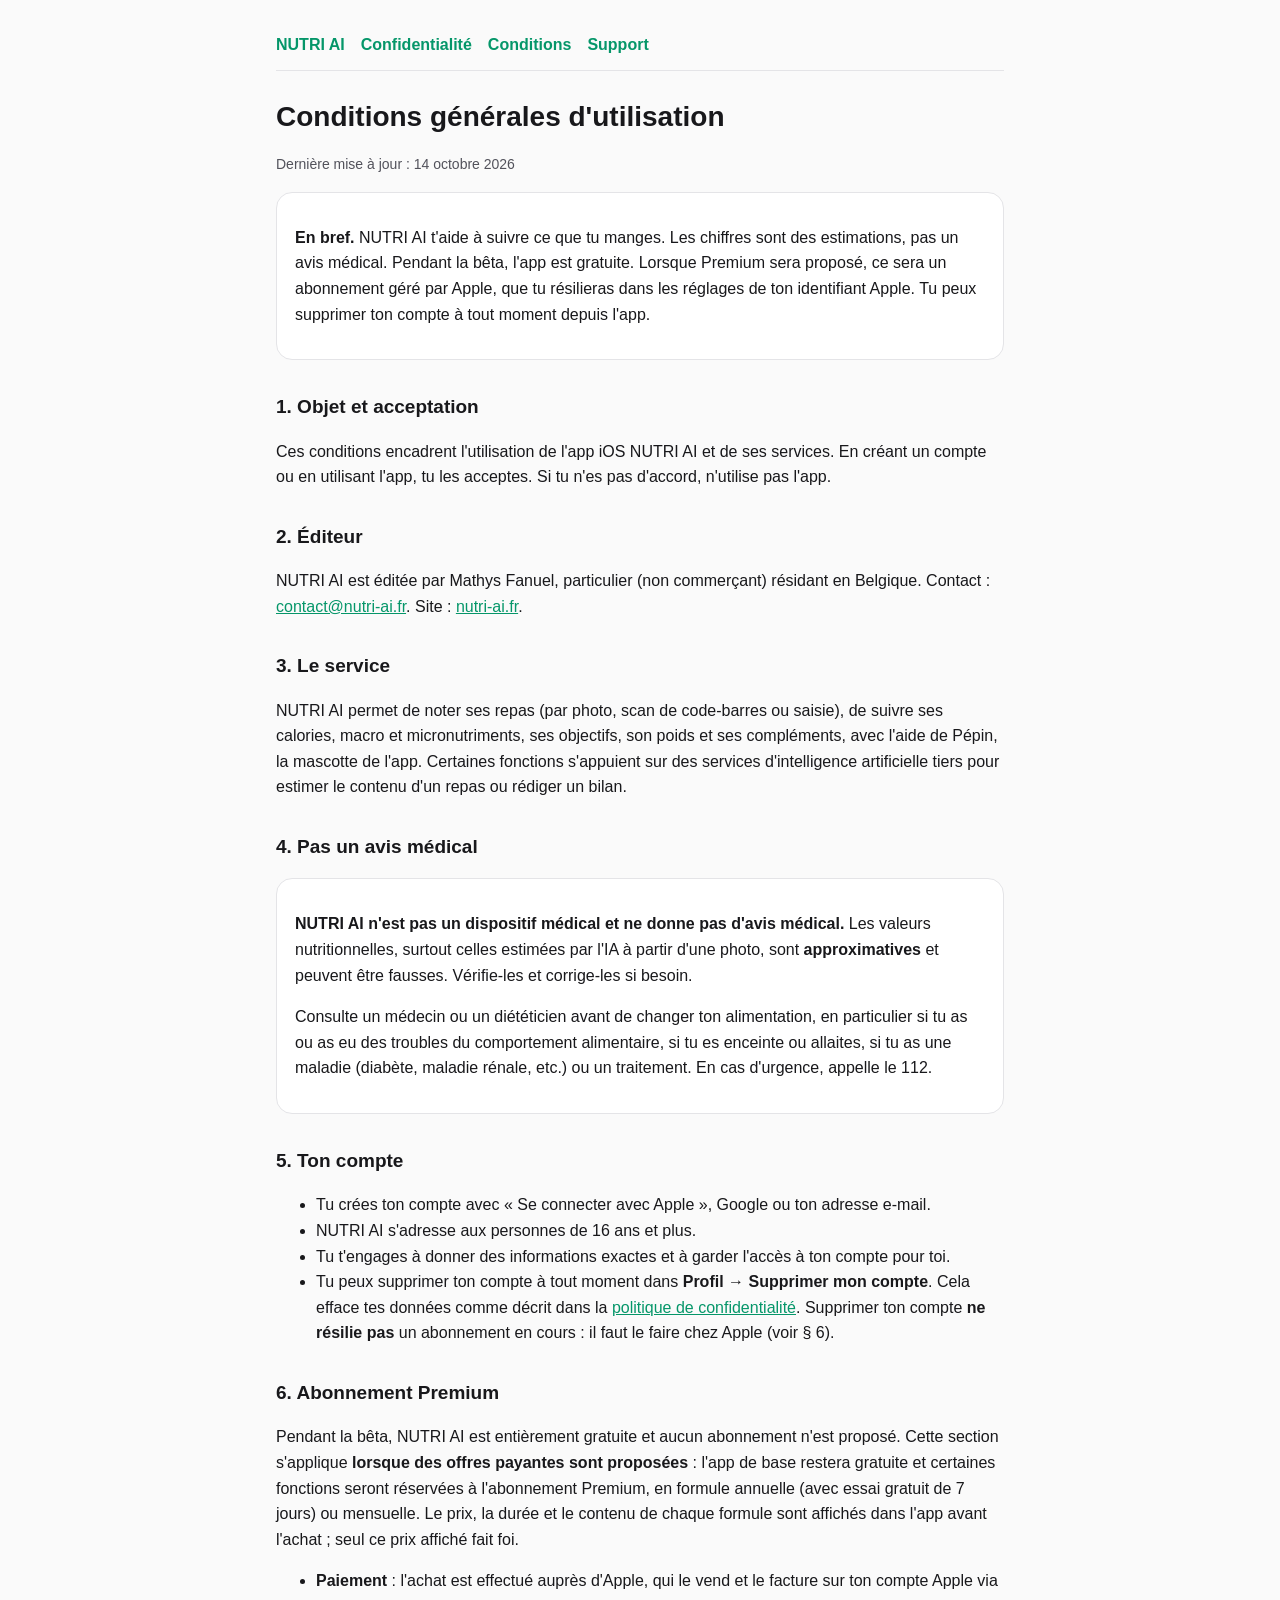
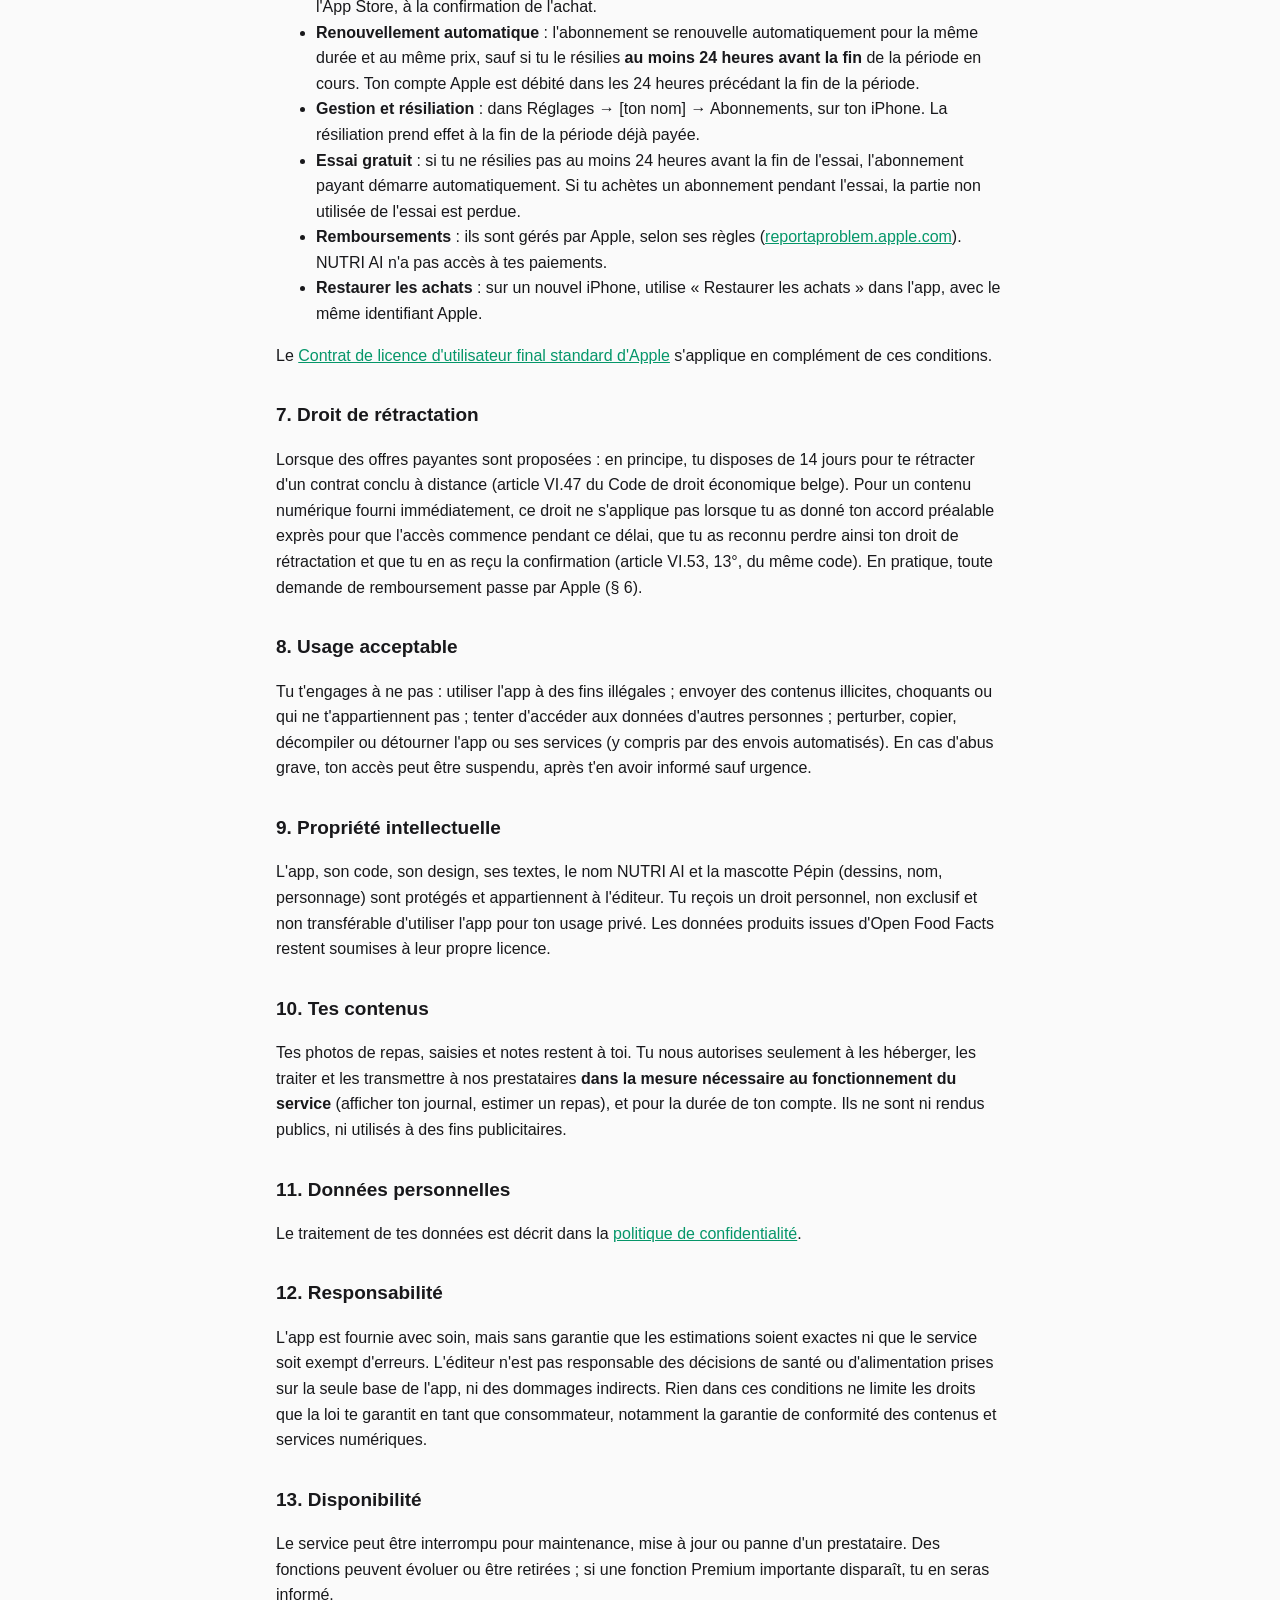
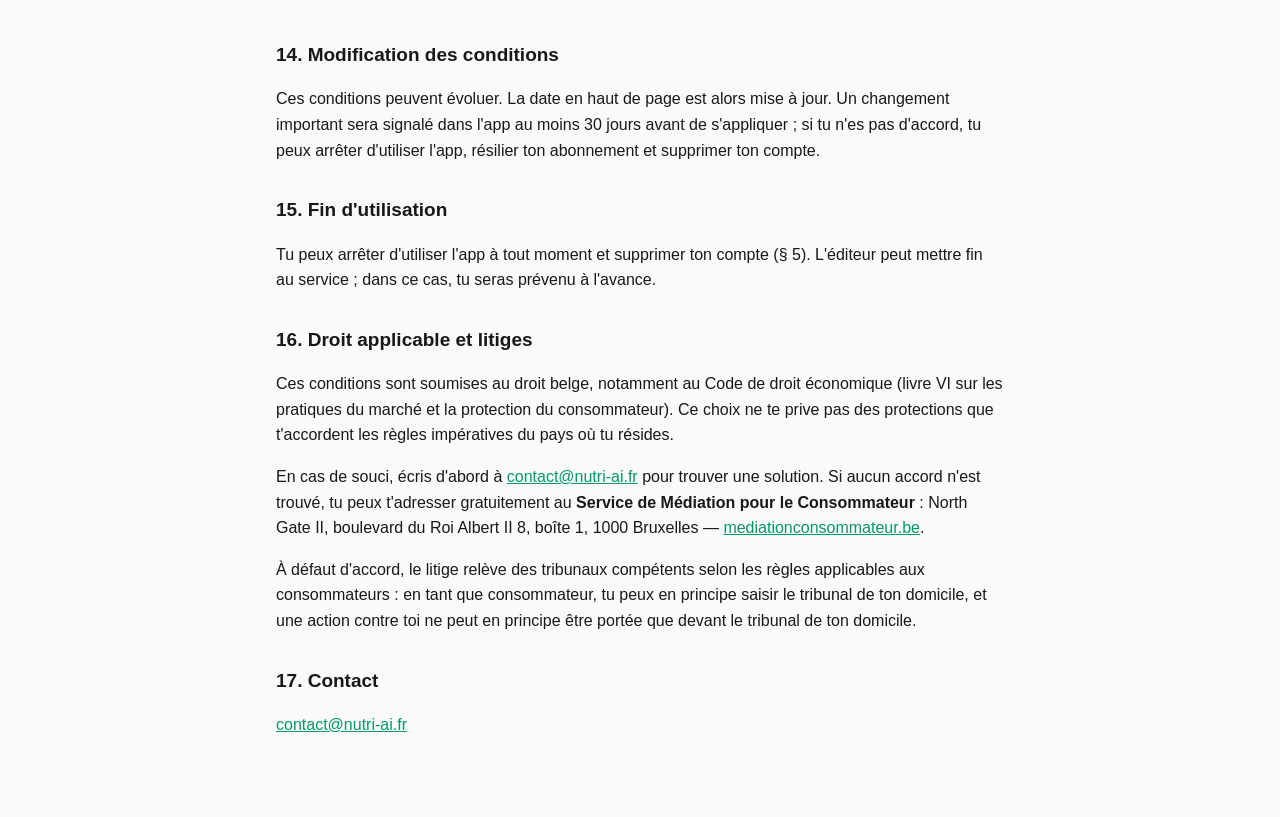
==== cgu.html @ 7841a381 "CGU (droit belge) + liens Conditions ; confidentialité : provenance des ouvertures, erreurs, APD bel" ====
<!doctype html><html lang="fr"><head><meta charset="utf-8"><meta name="viewport" content="width=device-width,initial-scale=1">
<title>Conditions d'utilisation NUTRI AI</title><link rel="stylesheet" href="style.css"></head><body><main>
<nav><a href="index.html">NUTRI AI</a><a href="confidentialite.html">Confidentialité</a><a href="cgu.html">Conditions</a><a href="support.html">Support</a></nav>
<h1>Conditions générales d'utilisation</h1>
<p class="muted">Dernière mise à jour : 14 octobre 2026</p>

<div class="card">
<p><strong>En bref.</strong> NUTRI AI t'aide à suivre ce que tu manges. Les chiffres sont des estimations, pas un avis médical. Pendant la bêta, l'app est gratuite. Lorsque Premium sera proposé, ce sera un abonnement géré par Apple, que tu résilieras dans les réglages de ton identifiant Apple. Tu peux supprimer ton compte à tout moment depuis l'app.</p>
</div>

<h2>1. Objet et acceptation</h2>
<p>Ces conditions encadrent l'utilisation de l'app iOS NUTRI AI et de ses services. En créant un compte ou en utilisant l'app, tu les acceptes. Si tu n'es pas d'accord, n'utilise pas l'app.</p>

<h2>2. Éditeur</h2>
<p>NUTRI AI est éditée par Mathys Fanuel, particulier (non commerçant) résidant en Belgique. Contact : <a href="mailto:contact@nutri-ai.fr">contact@nutri-ai.fr</a>. Site : <a href="https://nutri-ai.fr">nutri-ai.fr</a>.</p>

<h2>3. Le service</h2>
<p>NUTRI AI permet de noter ses repas (par photo, scan de code-barres ou saisie), de suivre ses calories, macro et micronutriments, ses objectifs, son poids et ses compléments, avec l'aide de Pépin, la mascotte de l'app. Certaines fonctions s'appuient sur des services d'intelligence artificielle tiers pour estimer le contenu d'un repas ou rédiger un bilan.</p>

<h2>4. Pas un avis médical</h2>
<div class="card">
<p><strong>NUTRI AI n'est pas un dispositif médical et ne donne pas d'avis médical.</strong> Les valeurs nutritionnelles, surtout celles estimées par l'IA à partir d'une photo, sont <strong>approximatives</strong> et peuvent être fausses. Vérifie-les et corrige-les si besoin.</p>
<p>Consulte un médecin ou un diététicien avant de changer ton alimentation, en particulier si tu as ou as eu des troubles du comportement alimentaire, si tu es enceinte ou allaites, si tu as une maladie (diabète, maladie rénale, etc.) ou un traitement. En cas d'urgence, appelle le 112.</p>
</div>

<h2>5. Ton compte</h2>
<ul>
<li>Tu crées ton compte avec « Se connecter avec Apple », Google ou ton adresse e-mail.</li>
<li>NUTRI AI s'adresse aux personnes de 16 ans et plus.</li>
<li>Tu t'engages à donner des informations exactes et à garder l'accès à ton compte pour toi.</li>
<li>Tu peux supprimer ton compte à tout moment dans <strong>Profil → Supprimer mon compte</strong>. Cela efface tes données comme décrit dans la <a href="confidentialite.html">politique de confidentialité</a>. Supprimer ton compte <strong>ne résilie pas</strong> un abonnement en cours : il faut le faire chez Apple (voir § 6).</li>
</ul>

<h2>6. Abonnement Premium</h2>
<p>Pendant la bêta, NUTRI AI est entièrement gratuite et aucun abonnement n'est proposé. Cette section s'applique <strong>lorsque des offres payantes sont proposées</strong> : l'app de base restera gratuite et certaines fonctions seront réservées à l'abonnement Premium, en formule annuelle (avec essai gratuit de 7 jours) ou mensuelle. Le prix, la durée et le contenu de chaque formule sont affichés dans l'app avant l'achat ; seul ce prix affiché fait foi.</p>
<ul>
<li><strong>Paiement</strong> : l'achat est effectué auprès d'Apple, qui le vend et le facture sur ton compte Apple via l'App Store, à la confirmation de l'achat.</li>
<li><strong>Renouvellement automatique</strong> : l'abonnement se renouvelle automatiquement pour la même durée et au même prix, sauf si tu le résilies <strong>au moins 24 heures avant la fin</strong> de la période en cours. Ton compte Apple est débité dans les 24 heures précédant la fin de la période.</li>
<li><strong>Gestion et résiliation</strong> : dans Réglages → [ton nom] → Abonnements, sur ton iPhone. La résiliation prend effet à la fin de la période déjà payée.</li>
<li><strong>Essai gratuit</strong> : si tu ne résilies pas au moins 24 heures avant la fin de l'essai, l'abonnement payant démarre automatiquement. Si tu achètes un abonnement pendant l'essai, la partie non utilisée de l'essai est perdue.</li>
<li><strong>Remboursements</strong> : ils sont gérés par Apple, selon ses règles (<a href="https://reportaproblem.apple.com">reportaproblem.apple.com</a>). NUTRI AI n'a pas accès à tes paiements.</li>
<li><strong>Restaurer les achats</strong> : sur un nouvel iPhone, utilise « Restaurer les achats » dans l'app, avec le même identifiant Apple.</li>
</ul>
<p>Le <a href="https://www.apple.com/legal/internet-services/itunes/dev/stdeula/">Contrat de licence d'utilisateur final standard d'Apple</a> s'applique en complément de ces conditions.</p>

<h2>7. Droit de rétractation</h2>
<p>Lorsque des offres payantes sont proposées : en principe, tu disposes de 14 jours pour te rétracter d'un contrat conclu à distance (article VI.47 du Code de droit économique belge). Pour un contenu numérique fourni immédiatement, ce droit ne s'applique pas lorsque tu as donné ton accord préalable exprès pour que l'accès commence pendant ce délai, que tu as reconnu perdre ainsi ton droit de rétractation et que tu en as reçu la confirmation (article VI.53, 13°, du même code). En pratique, toute demande de remboursement passe par Apple (§ 6).</p>

<h2>8. Usage acceptable</h2>
<p>Tu t'engages à ne pas : utiliser l'app à des fins illégales ; envoyer des contenus illicites, choquants ou qui ne t'appartiennent pas ; tenter d'accéder aux données d'autres personnes ; perturber, copier, décompiler ou détourner l'app ou ses services (y compris par des envois automatisés). En cas d'abus grave, ton accès peut être suspendu, après t'en avoir informé sauf urgence.</p>

<h2>9. Propriété intellectuelle</h2>
<p>L'app, son code, son design, ses textes, le nom NUTRI AI et la mascotte Pépin (dessins, nom, personnage) sont protégés et appartiennent à l'éditeur. Tu reçois un droit personnel, non exclusif et non transférable d'utiliser l'app pour ton usage privé. Les données produits issues d'Open Food Facts restent soumises à leur propre licence.</p>

<h2>10. Tes contenus</h2>
<p>Tes photos de repas, saisies et notes restent à toi. Tu nous autorises seulement à les héberger, les traiter et les transmettre à nos prestataires <strong>dans la mesure nécessaire au fonctionnement du service</strong> (afficher ton journal, estimer un repas), et pour la durée de ton compte. Ils ne sont ni rendus publics, ni utilisés à des fins publicitaires.</p>

<h2>11. Données personnelles</h2>
<p>Le traitement de tes données est décrit dans la <a href="confidentialite.html">politique de confidentialité</a>.</p>

<h2>12. Responsabilité</h2>
<p>L'app est fournie avec soin, mais sans garantie que les estimations soient exactes ni que le service soit exempt d'erreurs. L'éditeur n'est pas responsable des décisions de santé ou d'alimentation prises sur la seule base de l'app, ni des dommages indirects. Rien dans ces conditions ne limite les droits que la loi te garantit en tant que consommateur, notamment la garantie de conformité des contenus et services numériques.</p>

<h2>13. Disponibilité</h2>
<p>Le service peut être interrompu pour maintenance, mise à jour ou panne d'un prestataire. Des fonctions peuvent évoluer ou être retirées ; si une fonction Premium importante disparaît, tu en seras informé.</p>

<h2>14. Modification des conditions</h2>
<p>Ces conditions peuvent évoluer. La date en haut de page est alors mise à jour. Un changement important sera signalé dans l'app au moins 30 jours avant de s'appliquer ; si tu n'es pas d'accord, tu peux arrêter d'utiliser l'app, résilier ton abonnement et supprimer ton compte.</p>

<h2>15. Fin d'utilisation</h2>
<p>Tu peux arrêter d'utiliser l'app à tout moment et supprimer ton compte (§ 5). L'éditeur peut mettre fin au service ; dans ce cas, tu seras prévenu à l'avance.</p>

<h2>16. Droit applicable et litiges</h2>
<p>Ces conditions sont soumises au droit belge, notamment au Code de droit économique (livre VI sur les pratiques du marché et la protection du consommateur). Ce choix ne te prive pas des protections que t'accordent les règles impératives du pays où tu résides.</p>
<p>En cas de souci, écris d'abord à <a href="mailto:contact@nutri-ai.fr">contact@nutri-ai.fr</a> pour trouver une solution. Si aucun accord n'est trouvé, tu peux t'adresser gratuitement au <strong>Service de Médiation pour le Consommateur</strong> : North Gate II, boulevard du Roi Albert II 8, boîte 1, 1000 Bruxelles — <a href="https://www.mediationconsommateur.be">mediationconsommateur.be</a>.</p>
<p>À défaut d'accord, le litige relève des tribunaux compétents selon les règles applicables aux consommateurs : en tant que consommateur, tu peux en principe saisir le tribunal de ton domicile, et une action contre toi ne peut en principe être portée que devant le tribunal de ton domicile.</p>

<h2>17. Contact</h2>
<p><a href="mailto:contact@nutri-ai.fr">contact@nutri-ai.fr</a></p>
</main></body></html>
---- style.css ----
:root{--bg:#000;--card:#18181b;--line:#27272a;--text:#fafafa;--muted:#a1a1aa;--accent:#10b981}
@media (prefers-color-scheme: light){:root{--bg:#fafafa;--card:#fff;--line:#e4e4e7;--text:#18181b;--muted:#52525b;--accent:#059669}}
*{box-sizing:border-box}
body{margin:0;background:var(--bg);color:var(--text);font:16px/1.6 -apple-system,BlinkMacSystemFont,"Segoe UI",Roboto,sans-serif}
main{max-width:760px;margin:0 auto;padding:32px 16px 64px}
h1{font-size:28px;margin:0 0 4px}h2{font-size:19px;margin:32px 0 8px}h3{font-size:16px;margin:20px 0 6px}
p,li{color:var(--text)}.muted{color:var(--muted);font-size:14px}
a{color:var(--accent)}nav a{margin-right:16px;font-weight:600;text-decoration:none}
nav{margin-bottom:24px;padding-bottom:12px;border-bottom:1px solid var(--line)}
table{width:100%;border-collapse:collapse;margin:8px 0;font-size:14px}
th,td{text-align:left;padding:8px;border-bottom:1px solid var(--line);vertical-align:top}
.card{background:var(--card);border:1px solid var(--line);border-radius:16px;padding:16px 18px;margin:16px 0}
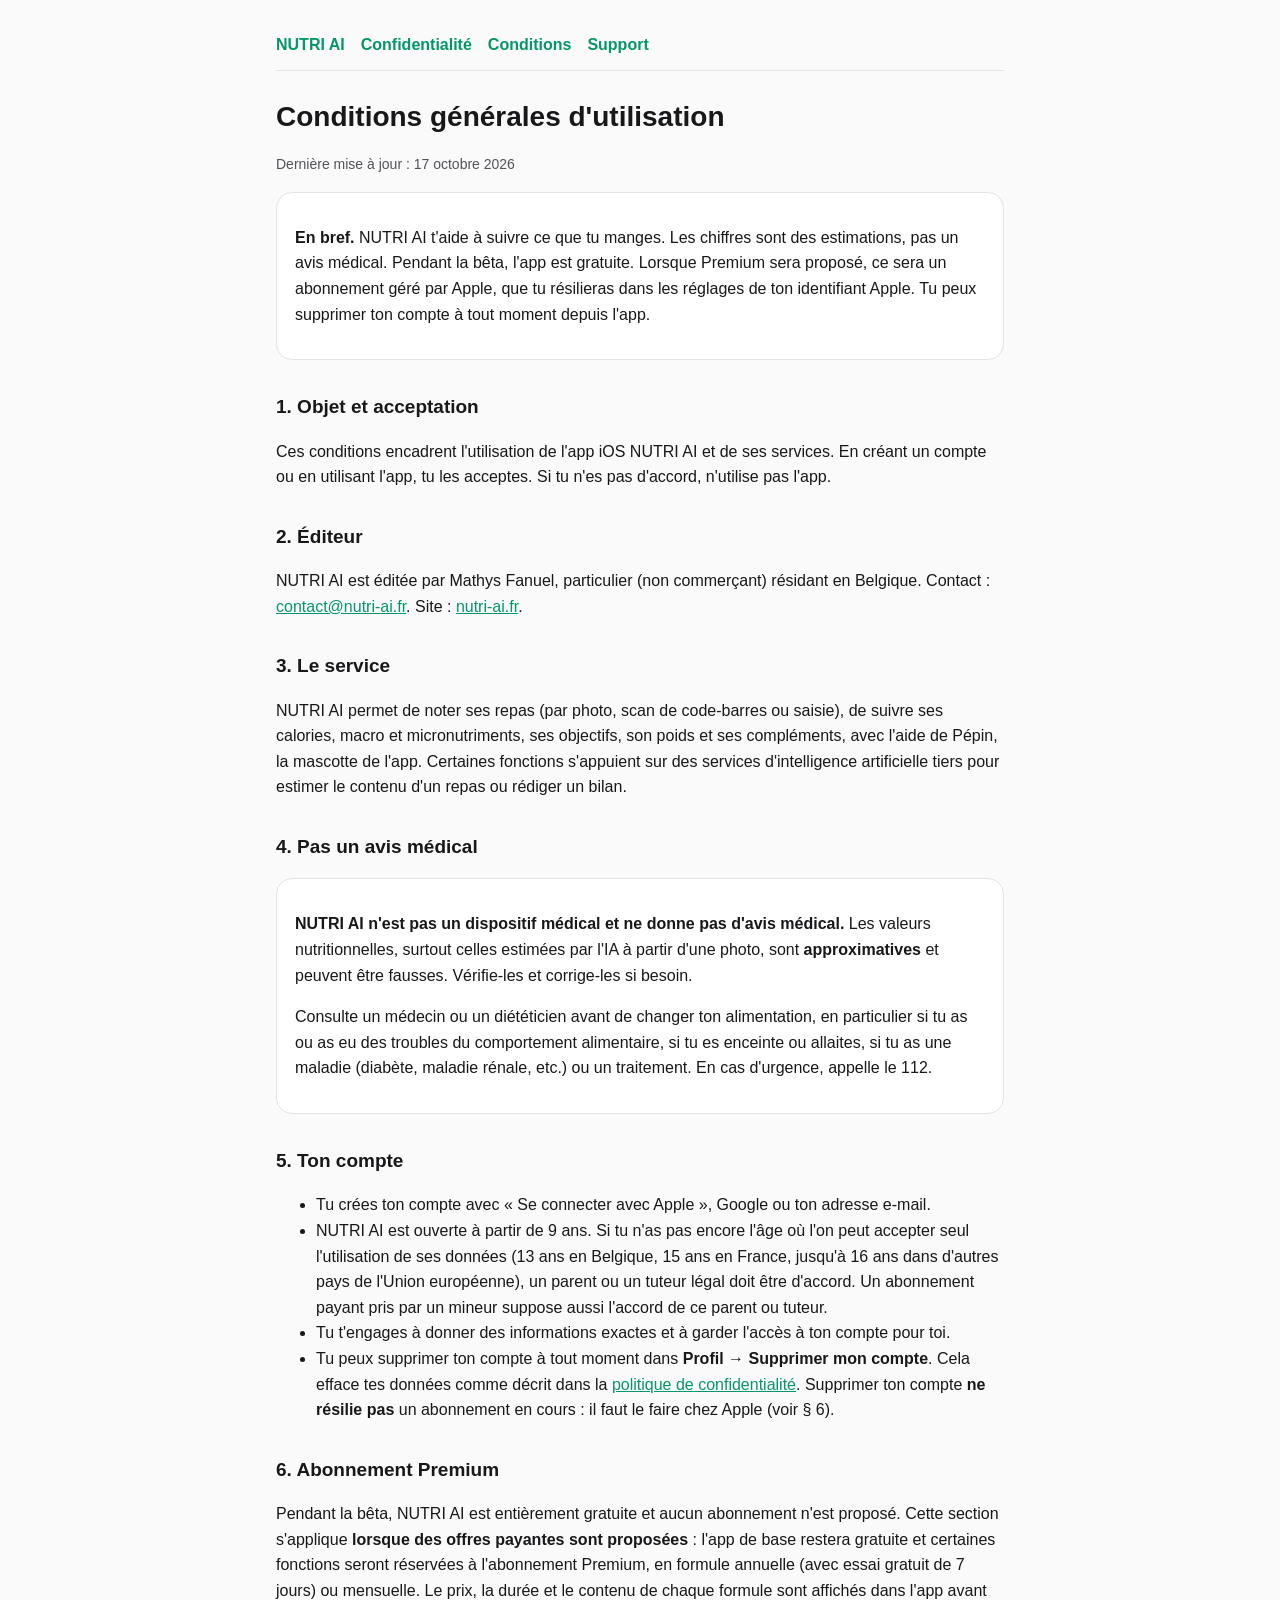
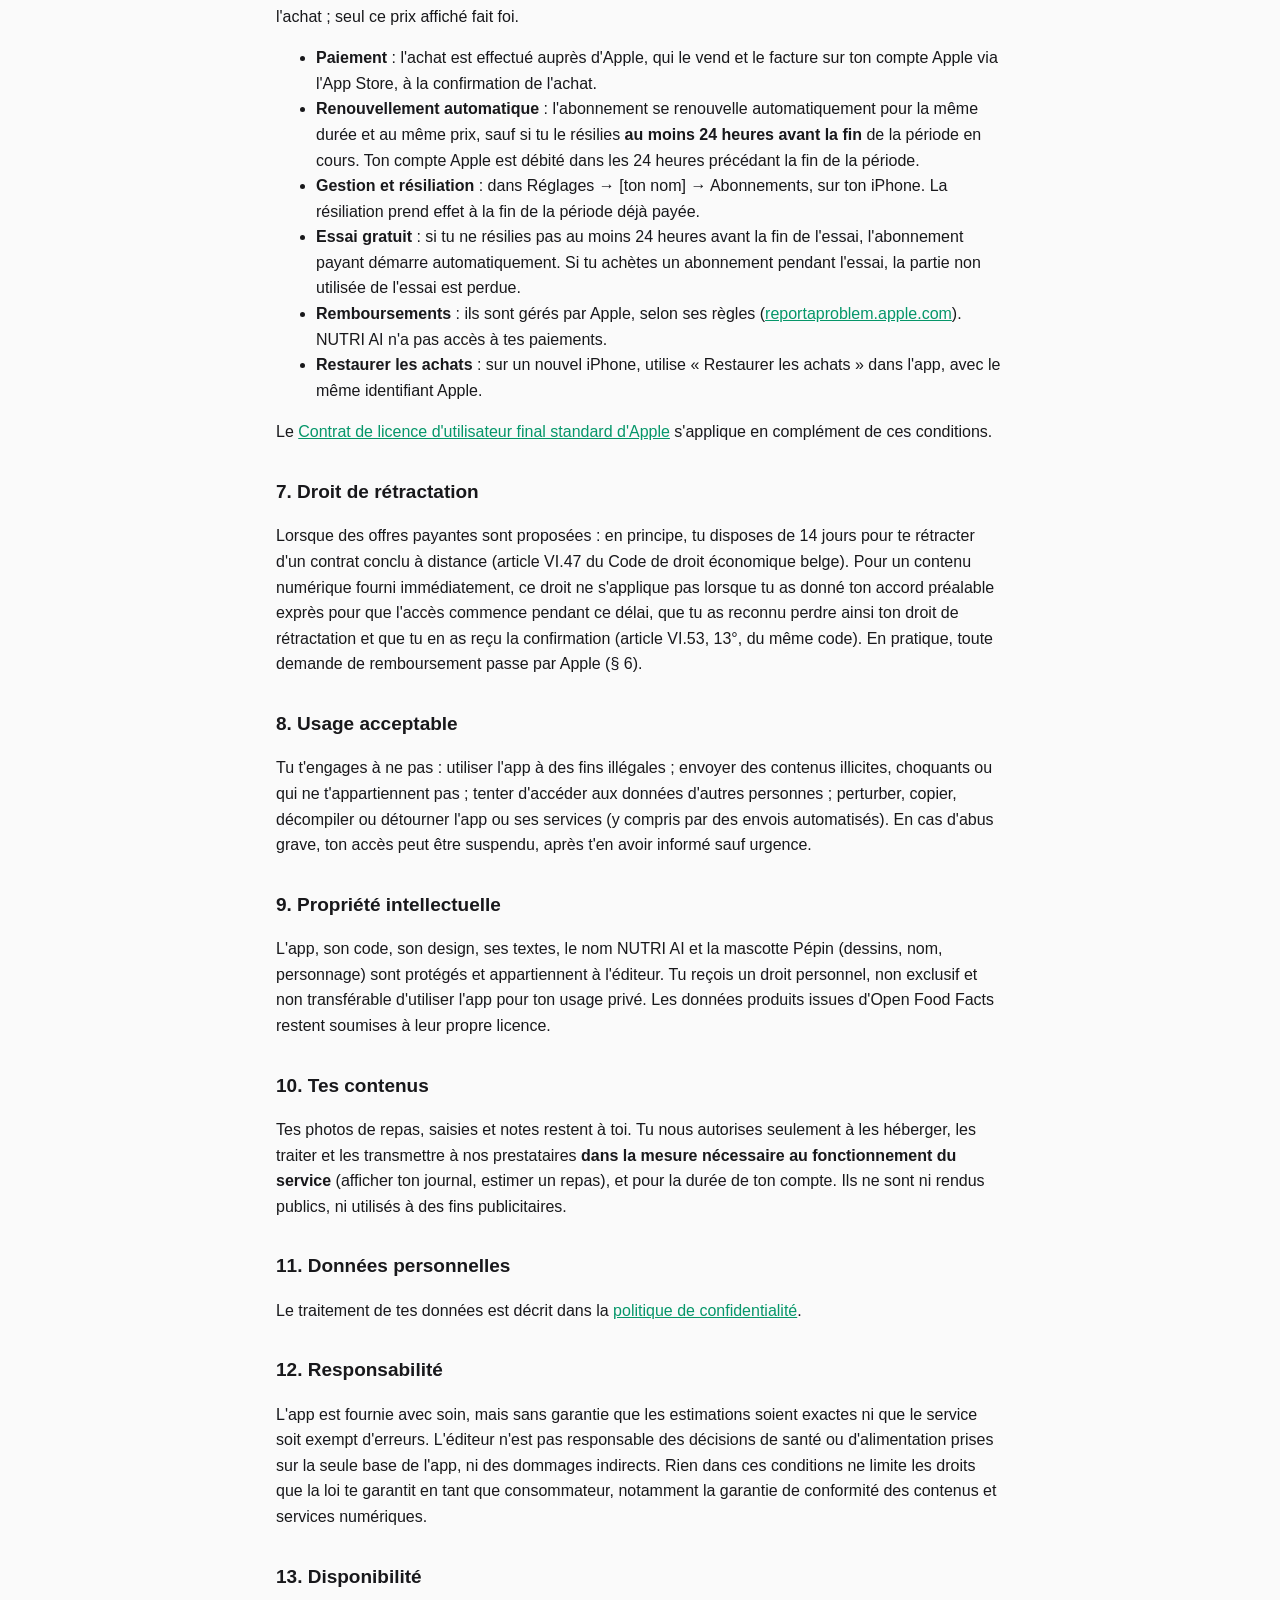
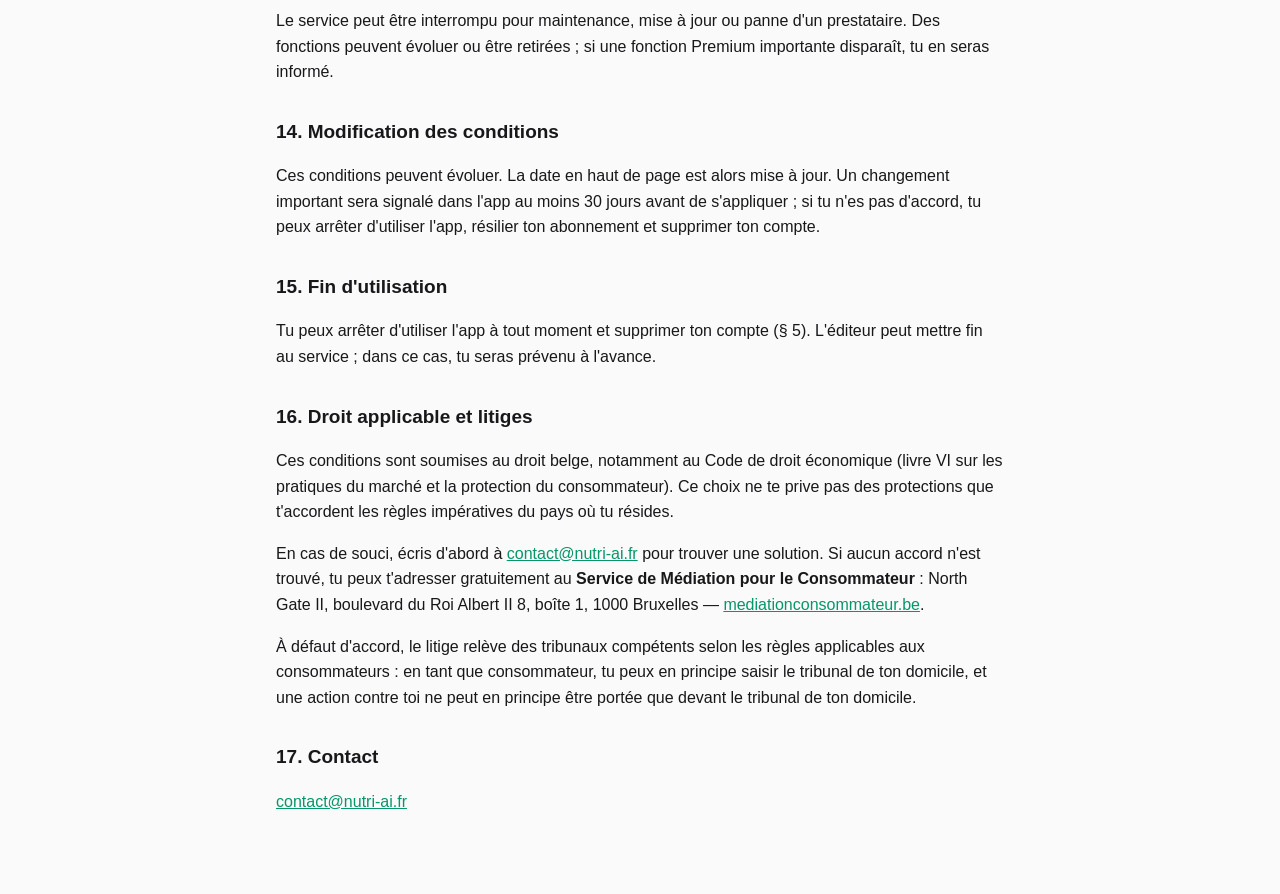
==== commit 4a13e552: "Âge : ouverte dès 9 ans, accord parental sous l'âge du consentement numérique (aligné sur le classem" ====
--- a/cgu.html
+++ b/cgu.html
@@ -2,7 +2,7 @@
 <title>Conditions d'utilisation NUTRI AI</title><link rel="stylesheet" href="style.css"></head><body><main>
 <nav><a href="index.html">NUTRI AI</a><a href="confidentialite.html">Confidentialité</a><a href="cgu.html">Conditions</a><a href="support.html">Support</a></nav>
 <h1>Conditions générales d'utilisation</h1>
-<p class="muted">Dernière mise à jour : 14 octobre 2026</p>
+<p class="muted">Dernière mise à jour : 17 octobre 2026</p>
 
 <div class="card">
 <p><strong>En bref.</strong> NUTRI AI t'aide à suivre ce que tu manges. Les chiffres sont des estimations, pas un avis médical. Pendant la bêta, l'app est gratuite. Lorsque Premium sera proposé, ce sera un abonnement géré par Apple, que tu résilieras dans les réglages de ton identifiant Apple. Tu peux supprimer ton compte à tout moment depuis l'app.</p>
@@ -26,7 +26,7 @@
 <h2>5. Ton compte</h2>
 <ul>
 <li>Tu crées ton compte avec « Se connecter avec Apple », Google ou ton adresse e-mail.</li>
-<li>NUTRI AI s'adresse aux personnes de 16 ans et plus.</li>
+<li>NUTRI AI est ouverte à partir de 9 ans. Si tu n'as pas encore l'âge où l'on peut accepter seul l'utilisation de ses données (13 ans en Belgique, 15 ans en France, jusqu'à 16 ans dans d'autres pays de l'Union européenne), un parent ou un tuteur légal doit être d'accord. Un abonnement payant pris par un mineur suppose aussi l'accord de ce parent ou tuteur.</li>
 <li>Tu t'engages à donner des informations exactes et à garder l'accès à ton compte pour toi.</li>
 <li>Tu peux supprimer ton compte à tout moment dans <strong>Profil → Supprimer mon compte</strong>. Cela efface tes données comme décrit dans la <a href="confidentialite.html">politique de confidentialité</a>. Supprimer ton compte <strong>ne résilie pas</strong> un abonnement en cours : il faut le faire chez Apple (voir § 6).</li>
 </ul>
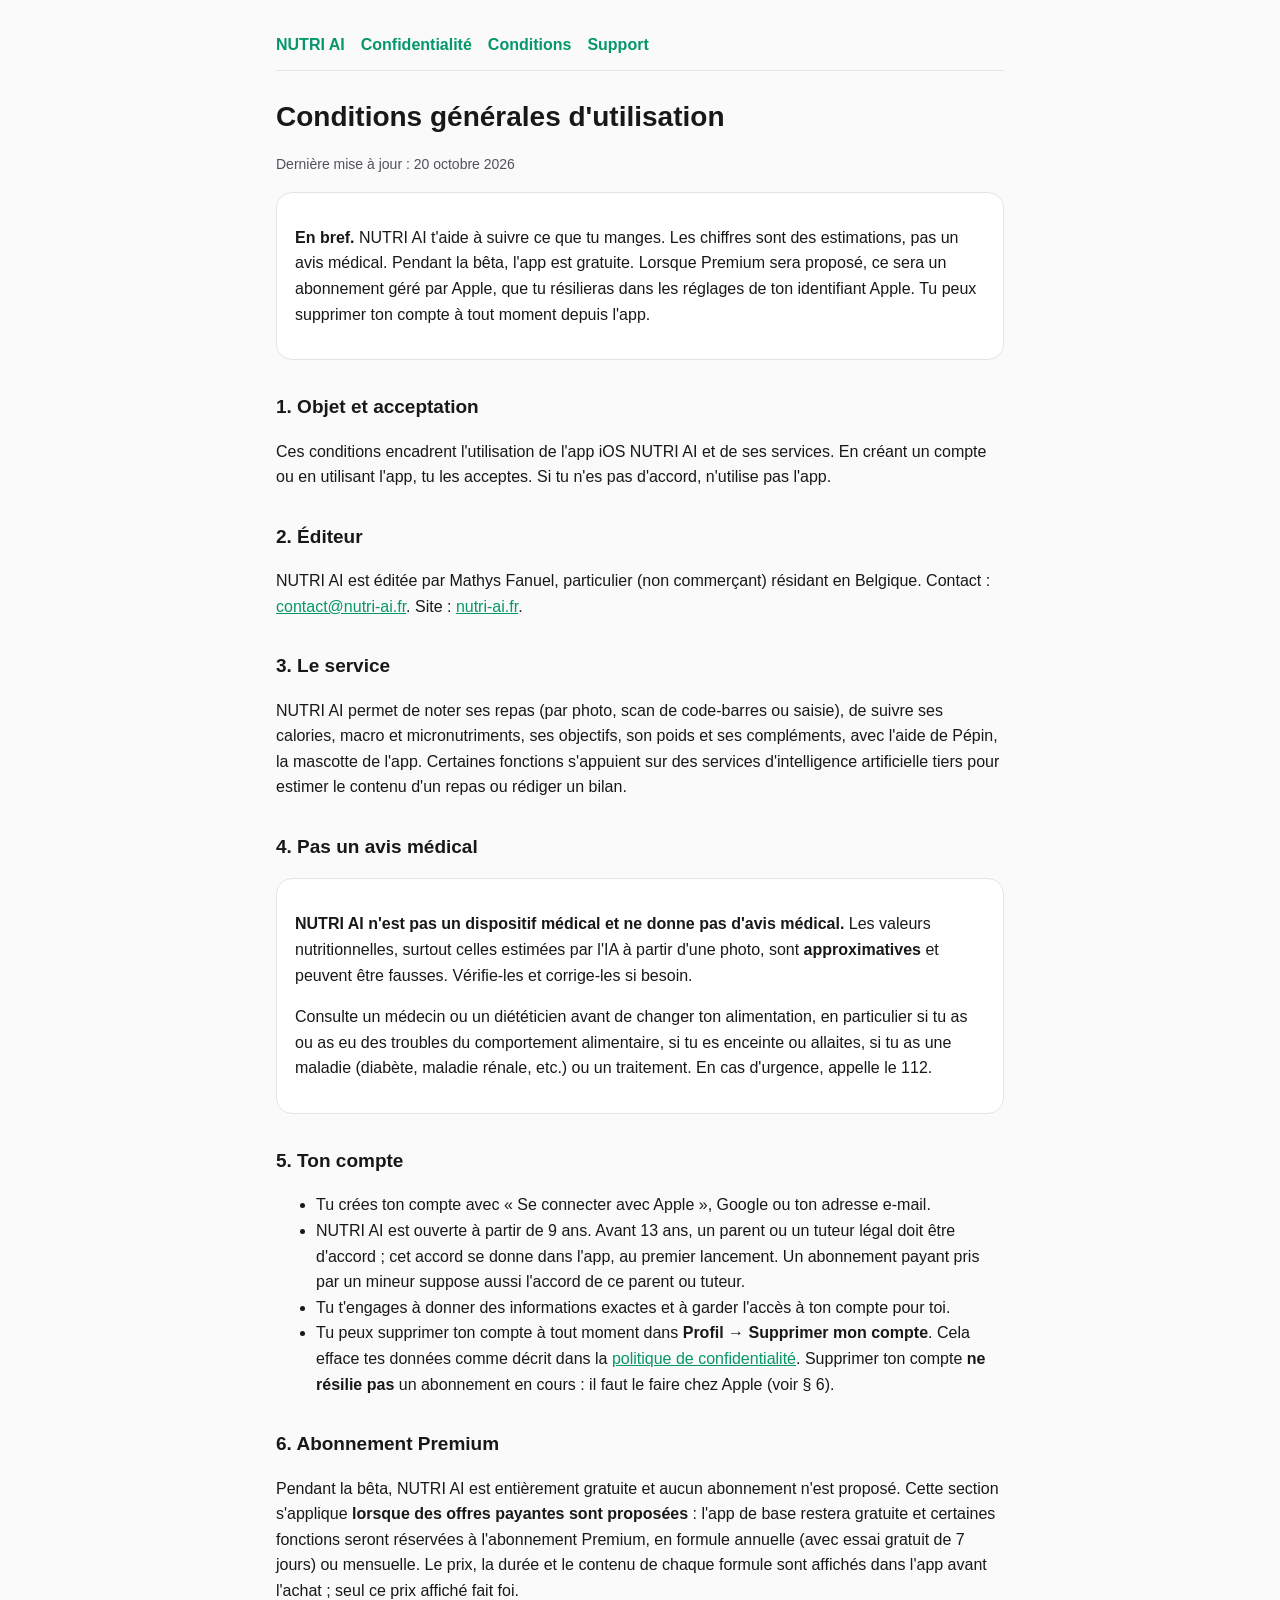
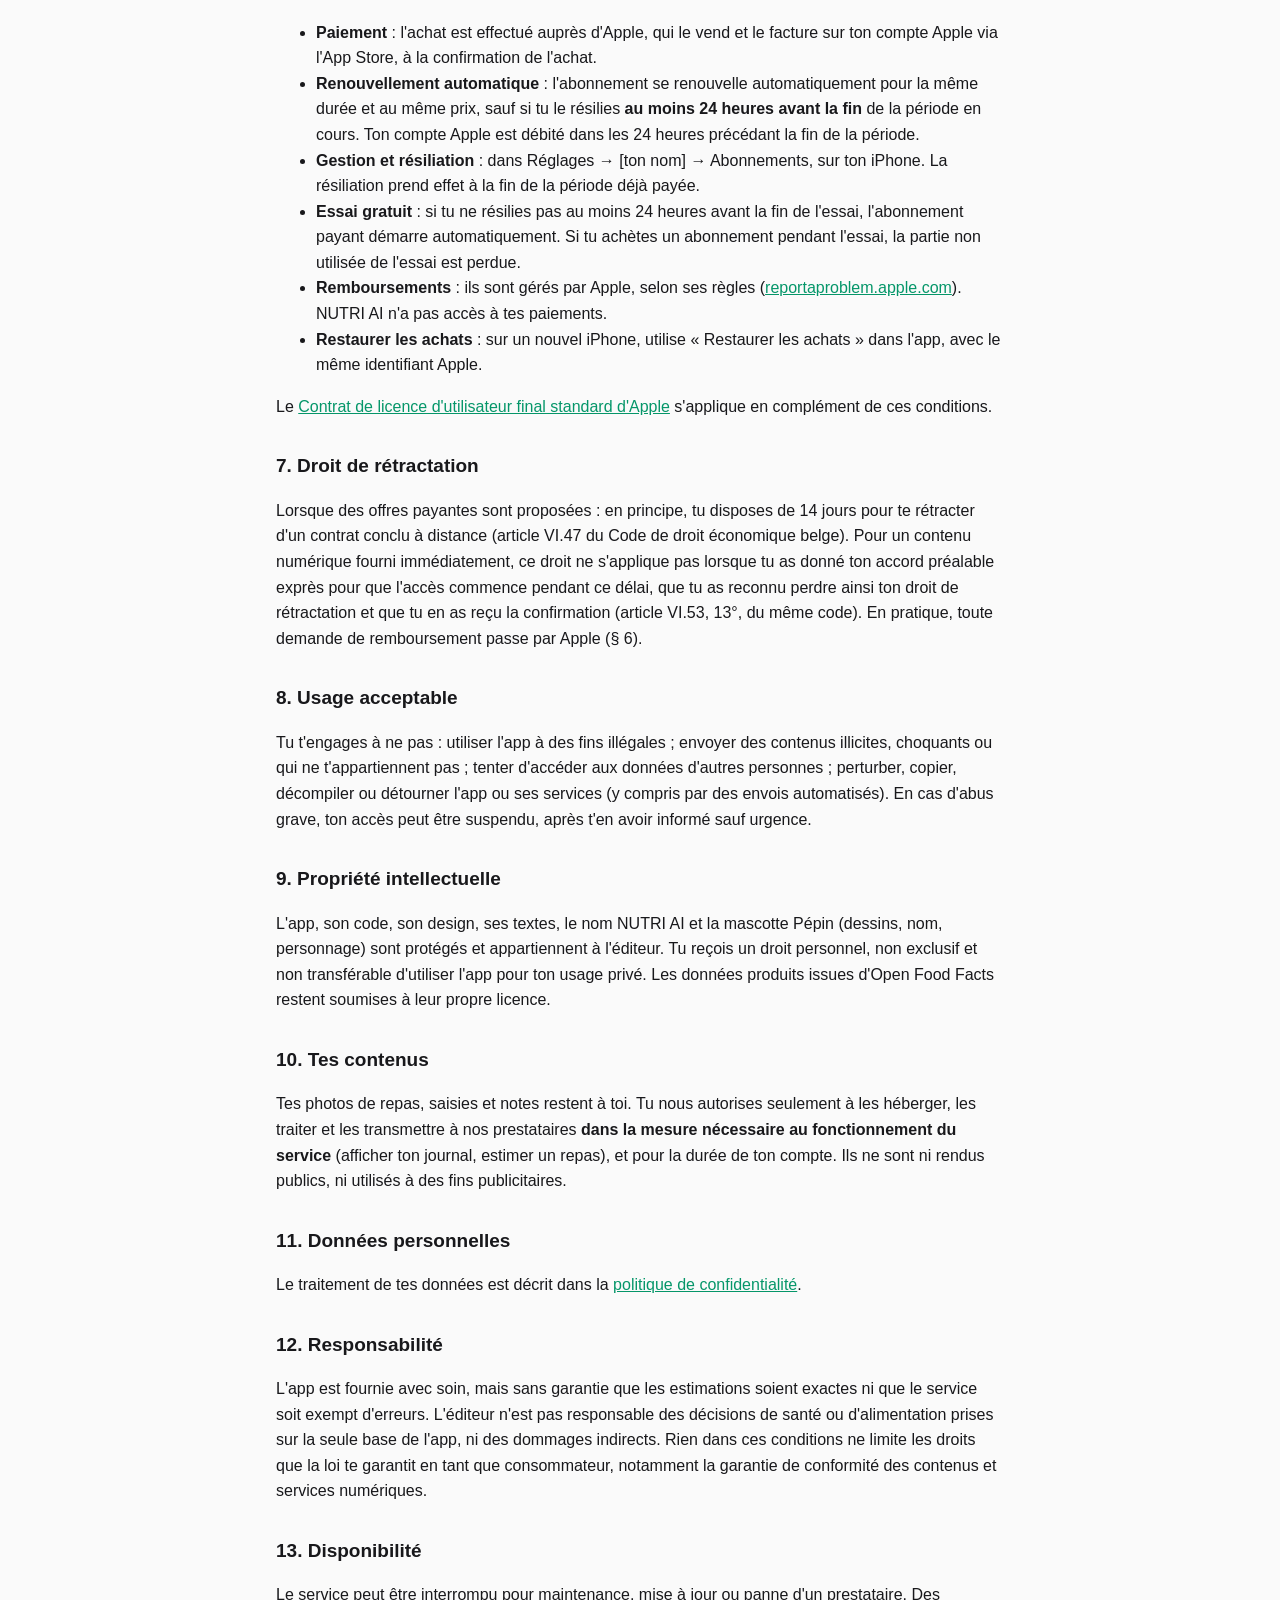
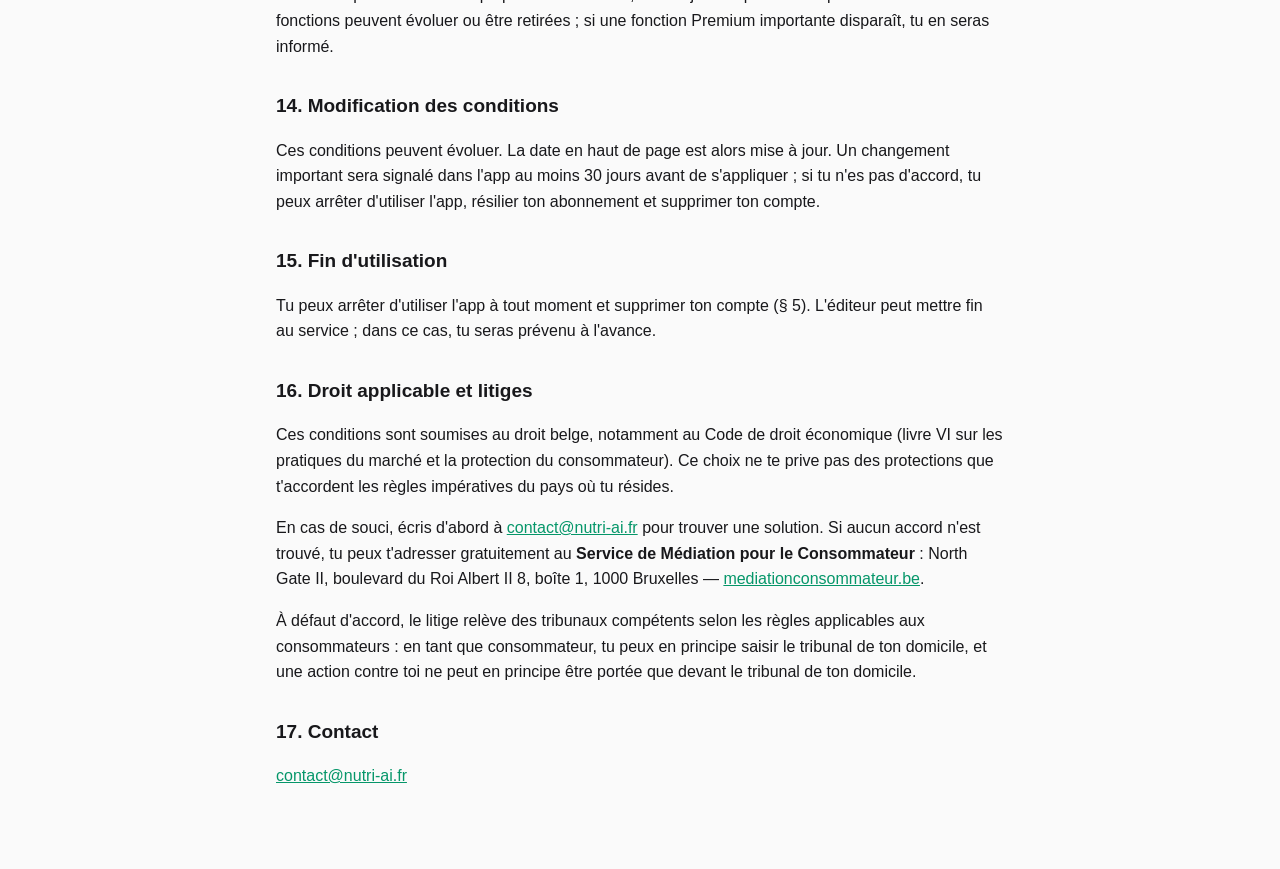
==== commit e56ed47d: "CGU et confidentialité : accord parental avant 13 ans (décision Mathys 20/10), âge transmis à l'anal" ====
--- a/cgu.html
+++ b/cgu.html
@@ -2,7 +2,7 @@
 <title>Conditions d'utilisation NUTRI AI</title><link rel="stylesheet" href="style.css"></head><body><main>
 <nav><a href="index.html">NUTRI AI</a><a href="confidentialite.html">Confidentialité</a><a href="cgu.html">Conditions</a><a href="support.html">Support</a></nav>
 <h1>Conditions générales d'utilisation</h1>
-<p class="muted">Dernière mise à jour : 17 octobre 2026</p>
+<p class="muted">Dernière mise à jour : 20 octobre 2026</p>
 
 <div class="card">
 <p><strong>En bref.</strong> NUTRI AI t'aide à suivre ce que tu manges. Les chiffres sont des estimations, pas un avis médical. Pendant la bêta, l'app est gratuite. Lorsque Premium sera proposé, ce sera un abonnement géré par Apple, que tu résilieras dans les réglages de ton identifiant Apple. Tu peux supprimer ton compte à tout moment depuis l'app.</p>
@@ -26,7 +26,7 @@
 <h2>5. Ton compte</h2>
 <ul>
 <li>Tu crées ton compte avec « Se connecter avec Apple », Google ou ton adresse e-mail.</li>
-<li>NUTRI AI est ouverte à partir de 9 ans. Si tu n'as pas encore l'âge où l'on peut accepter seul l'utilisation de ses données (13 ans en Belgique, 15 ans en France, jusqu'à 16 ans dans d'autres pays de l'Union européenne), un parent ou un tuteur légal doit être d'accord. Un abonnement payant pris par un mineur suppose aussi l'accord de ce parent ou tuteur.</li>
+<li>NUTRI AI est ouverte à partir de 9 ans. Avant 13 ans, un parent ou un tuteur légal doit être d'accord ; cet accord se donne dans l'app, au premier lancement. Un abonnement payant pris par un mineur suppose aussi l'accord de ce parent ou tuteur.</li>
 <li>Tu t'engages à donner des informations exactes et à garder l'accès à ton compte pour toi.</li>
 <li>Tu peux supprimer ton compte à tout moment dans <strong>Profil → Supprimer mon compte</strong>. Cela efface tes données comme décrit dans la <a href="confidentialite.html">politique de confidentialité</a>. Supprimer ton compte <strong>ne résilie pas</strong> un abonnement en cours : il faut le faire chez Apple (voir § 6).</li>
 </ul>
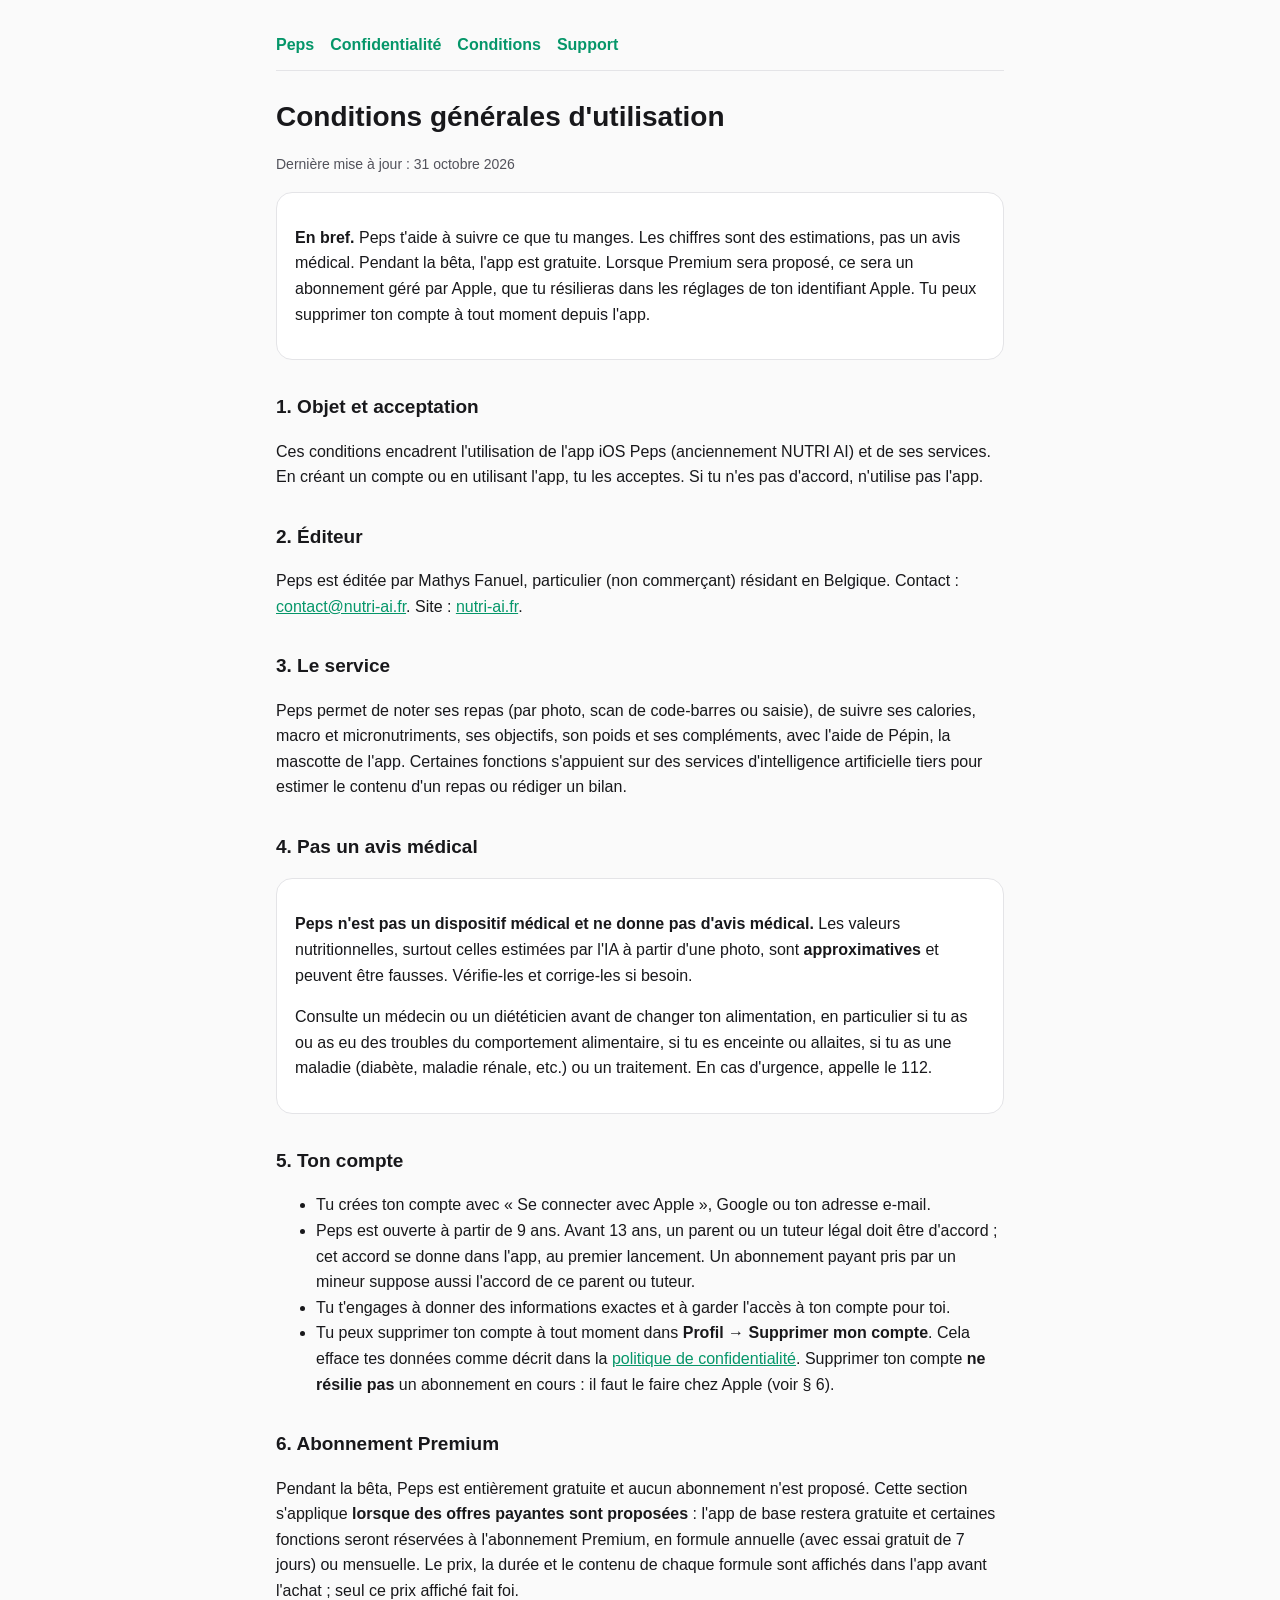
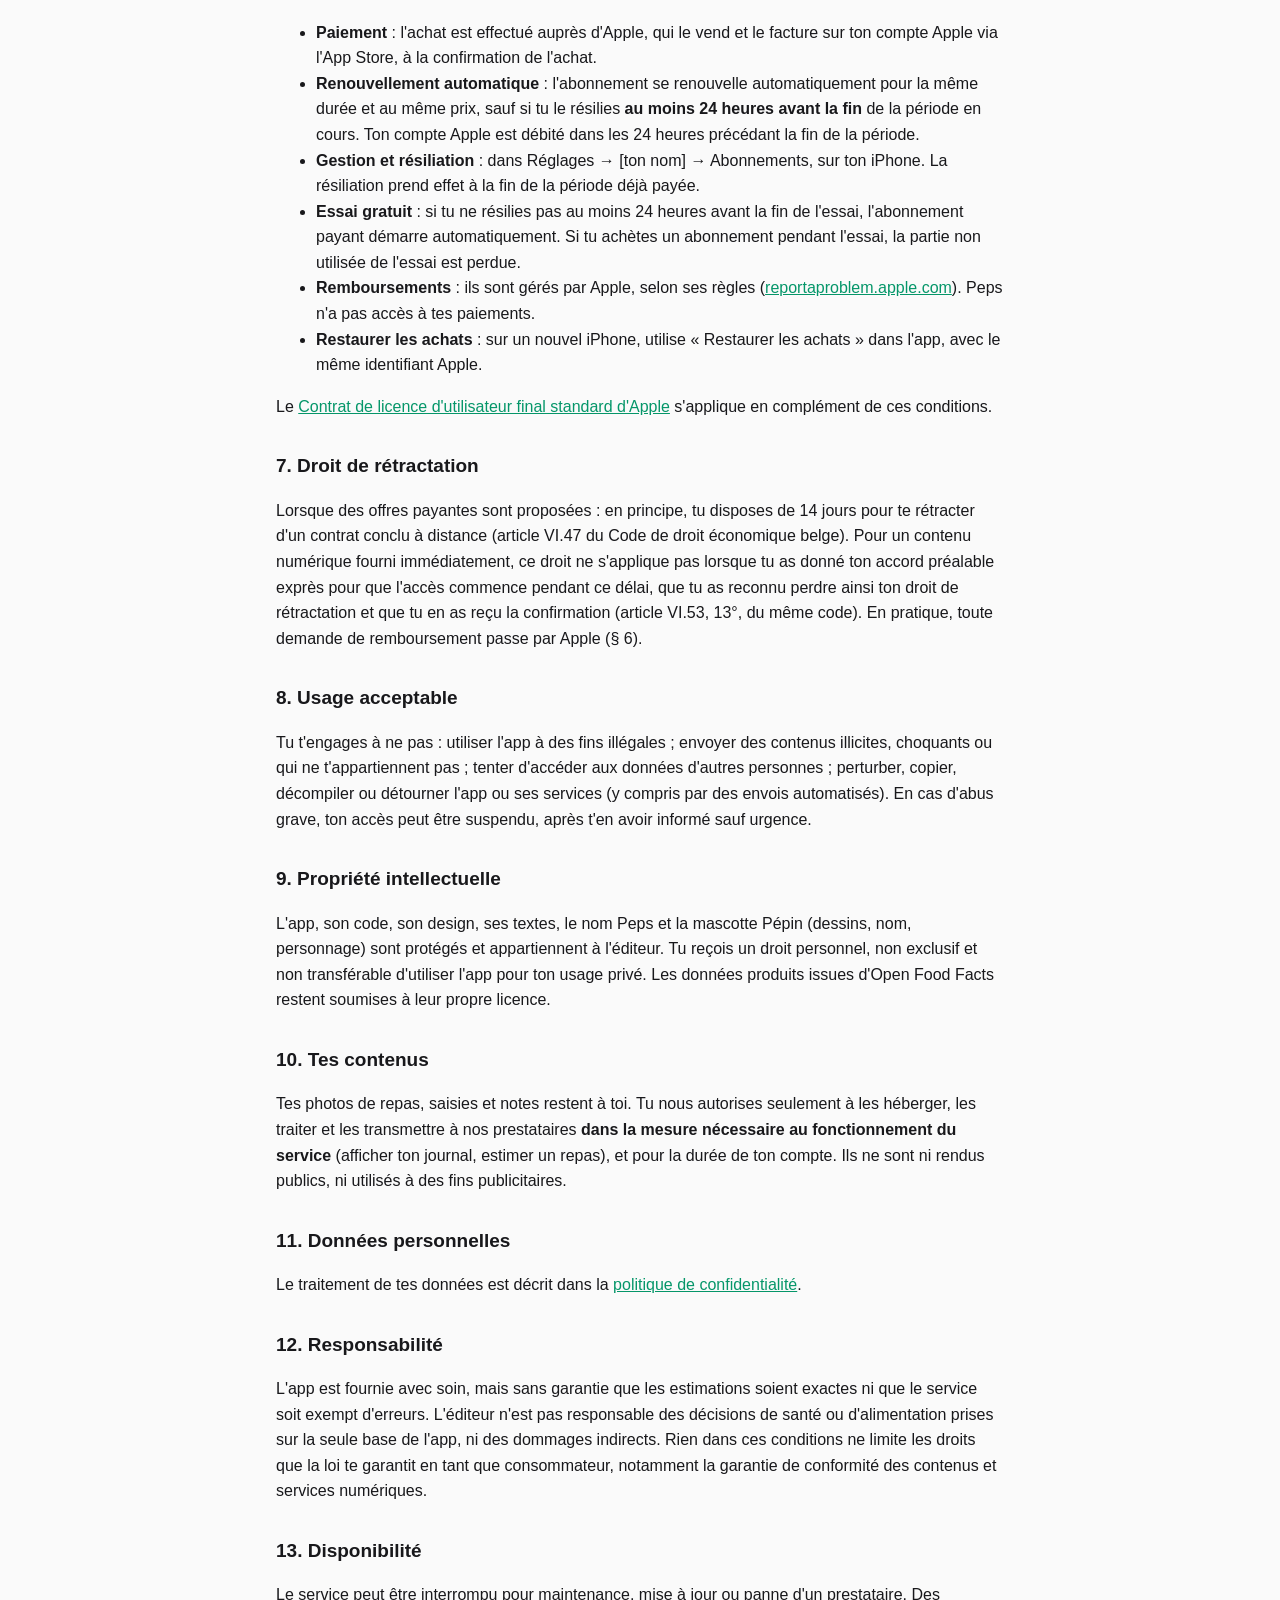
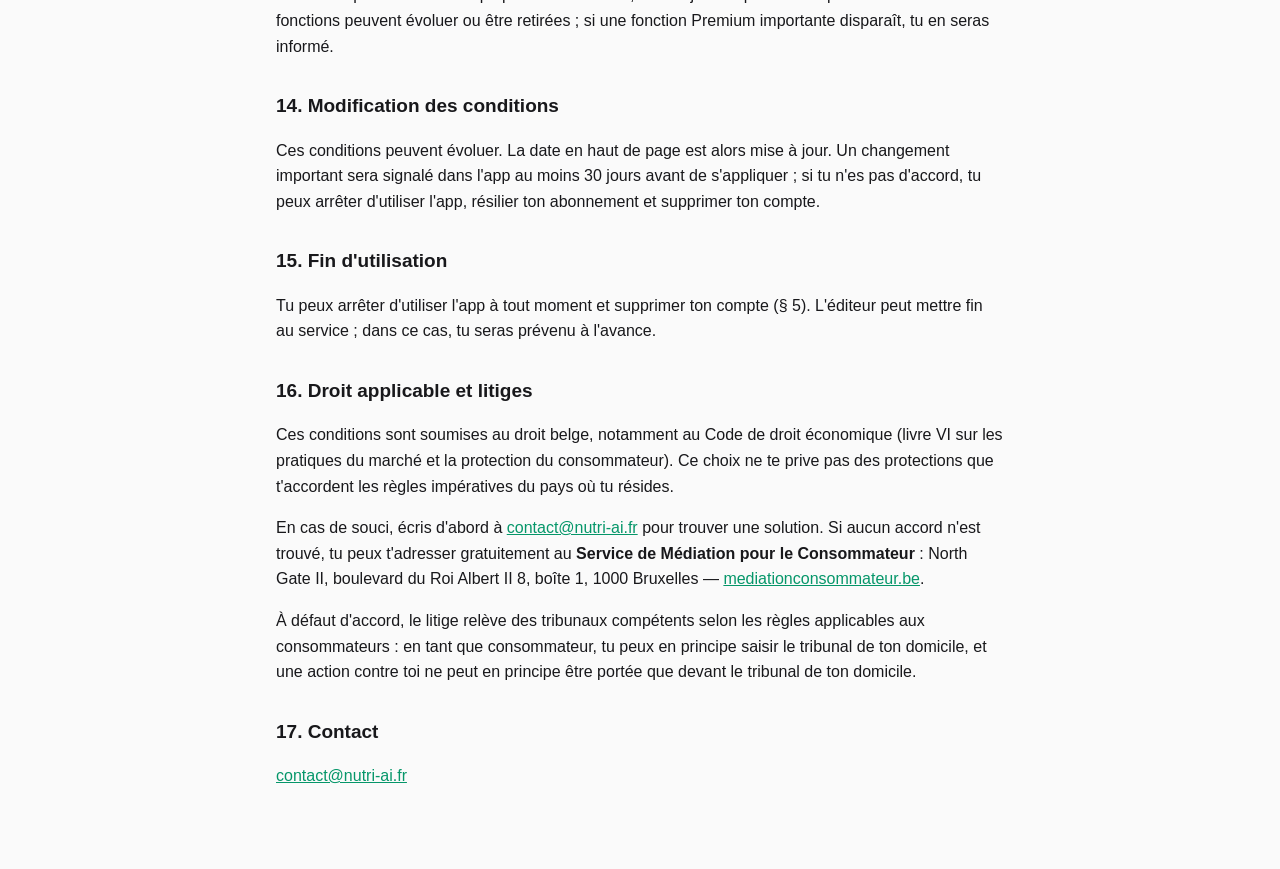
==== commit 0c1ef178: "Pages légales au nom de « Peps » (anciennement NUTRI AI), D-085 et D-086 ; domaine et adresses nutri" ====
--- a/cgu.html
+++ b/cgu.html
@@ -1,44 +1,44 @@
 <!doctype html><html lang="fr"><head><meta charset="utf-8"><meta name="viewport" content="width=device-width,initial-scale=1">
-<title>Conditions d'utilisation NUTRI AI</title><link rel="stylesheet" href="style.css"></head><body><main>
-<nav><a href="index.html">NUTRI AI</a><a href="confidentialite.html">Confidentialité</a><a href="cgu.html">Conditions</a><a href="support.html">Support</a></nav>
+<title>Conditions d'utilisation Peps</title><link rel="stylesheet" href="style.css"></head><body><main>
+<nav><a href="index.html">Peps</a><a href="confidentialite.html">Confidentialité</a><a href="cgu.html">Conditions</a><a href="support.html">Support</a></nav>
 <h1>Conditions générales d'utilisation</h1>
-<p class="muted">Dernière mise à jour : 20 octobre 2026</p>
+<p class="muted">Dernière mise à jour : 31 octobre 2026</p>
 
 <div class="card">
-<p><strong>En bref.</strong> NUTRI AI t'aide à suivre ce que tu manges. Les chiffres sont des estimations, pas un avis médical. Pendant la bêta, l'app est gratuite. Lorsque Premium sera proposé, ce sera un abonnement géré par Apple, que tu résilieras dans les réglages de ton identifiant Apple. Tu peux supprimer ton compte à tout moment depuis l'app.</p>
+<p><strong>En bref.</strong> Peps t'aide à suivre ce que tu manges. Les chiffres sont des estimations, pas un avis médical. Pendant la bêta, l'app est gratuite. Lorsque Premium sera proposé, ce sera un abonnement géré par Apple, que tu résilieras dans les réglages de ton identifiant Apple. Tu peux supprimer ton compte à tout moment depuis l'app.</p>
 </div>
 
 <h2>1. Objet et acceptation</h2>
-<p>Ces conditions encadrent l'utilisation de l'app iOS NUTRI AI et de ses services. En créant un compte ou en utilisant l'app, tu les acceptes. Si tu n'es pas d'accord, n'utilise pas l'app.</p>
+<p>Ces conditions encadrent l'utilisation de l'app iOS Peps (anciennement NUTRI AI) et de ses services. En créant un compte ou en utilisant l'app, tu les acceptes. Si tu n'es pas d'accord, n'utilise pas l'app.</p>
 
 <h2>2. Éditeur</h2>
-<p>NUTRI AI est éditée par Mathys Fanuel, particulier (non commerçant) résidant en Belgique. Contact : <a href="mailto:contact@nutri-ai.fr">contact@nutri-ai.fr</a>. Site : <a href="https://nutri-ai.fr">nutri-ai.fr</a>.</p>
+<p>Peps est éditée par Mathys Fanuel, particulier (non commerçant) résidant en Belgique. Contact : <a href="mailto:contact@nutri-ai.fr">contact@nutri-ai.fr</a>. Site : <a href="https://nutri-ai.fr">nutri-ai.fr</a>.</p>
 
 <h2>3. Le service</h2>
-<p>NUTRI AI permet de noter ses repas (par photo, scan de code-barres ou saisie), de suivre ses calories, macro et micronutriments, ses objectifs, son poids et ses compléments, avec l'aide de Pépin, la mascotte de l'app. Certaines fonctions s'appuient sur des services d'intelligence artificielle tiers pour estimer le contenu d'un repas ou rédiger un bilan.</p>
+<p>Peps permet de noter ses repas (par photo, scan de code-barres ou saisie), de suivre ses calories, macro et micronutriments, ses objectifs, son poids et ses compléments, avec l'aide de Pépin, la mascotte de l'app. Certaines fonctions s'appuient sur des services d'intelligence artificielle tiers pour estimer le contenu d'un repas ou rédiger un bilan.</p>
 
 <h2>4. Pas un avis médical</h2>
 <div class="card">
-<p><strong>NUTRI AI n'est pas un dispositif médical et ne donne pas d'avis médical.</strong> Les valeurs nutritionnelles, surtout celles estimées par l'IA à partir d'une photo, sont <strong>approximatives</strong> et peuvent être fausses. Vérifie-les et corrige-les si besoin.</p>
+<p><strong>Peps n'est pas un dispositif médical et ne donne pas d'avis médical.</strong> Les valeurs nutritionnelles, surtout celles estimées par l'IA à partir d'une photo, sont <strong>approximatives</strong> et peuvent être fausses. Vérifie-les et corrige-les si besoin.</p>
 <p>Consulte un médecin ou un diététicien avant de changer ton alimentation, en particulier si tu as ou as eu des troubles du comportement alimentaire, si tu es enceinte ou allaites, si tu as une maladie (diabète, maladie rénale, etc.) ou un traitement. En cas d'urgence, appelle le 112.</p>
 </div>
 
 <h2>5. Ton compte</h2>
 <ul>
 <li>Tu crées ton compte avec « Se connecter avec Apple », Google ou ton adresse e-mail.</li>
-<li>NUTRI AI est ouverte à partir de 9 ans. Avant 13 ans, un parent ou un tuteur légal doit être d'accord ; cet accord se donne dans l'app, au premier lancement. Un abonnement payant pris par un mineur suppose aussi l'accord de ce parent ou tuteur.</li>
+<li>Peps est ouverte à partir de 9 ans. Avant 13 ans, un parent ou un tuteur légal doit être d'accord ; cet accord se donne dans l'app, au premier lancement. Un abonnement payant pris par un mineur suppose aussi l'accord de ce parent ou tuteur.</li>
 <li>Tu t'engages à donner des informations exactes et à garder l'accès à ton compte pour toi.</li>
 <li>Tu peux supprimer ton compte à tout moment dans <strong>Profil → Supprimer mon compte</strong>. Cela efface tes données comme décrit dans la <a href="confidentialite.html">politique de confidentialité</a>. Supprimer ton compte <strong>ne résilie pas</strong> un abonnement en cours : il faut le faire chez Apple (voir § 6).</li>
 </ul>
 
 <h2>6. Abonnement Premium</h2>
-<p>Pendant la bêta, NUTRI AI est entièrement gratuite et aucun abonnement n'est proposé. Cette section s'applique <strong>lorsque des offres payantes sont proposées</strong> : l'app de base restera gratuite et certaines fonctions seront réservées à l'abonnement Premium, en formule annuelle (avec essai gratuit de 7 jours) ou mensuelle. Le prix, la durée et le contenu de chaque formule sont affichés dans l'app avant l'achat ; seul ce prix affiché fait foi.</p>
+<p>Pendant la bêta, Peps est entièrement gratuite et aucun abonnement n'est proposé. Cette section s'applique <strong>lorsque des offres payantes sont proposées</strong> : l'app de base restera gratuite et certaines fonctions seront réservées à l'abonnement Premium, en formule annuelle (avec essai gratuit de 7 jours) ou mensuelle. Le prix, la durée et le contenu de chaque formule sont affichés dans l'app avant l'achat ; seul ce prix affiché fait foi.</p>
 <ul>
 <li><strong>Paiement</strong> : l'achat est effectué auprès d'Apple, qui le vend et le facture sur ton compte Apple via l'App Store, à la confirmation de l'achat.</li>
 <li><strong>Renouvellement automatique</strong> : l'abonnement se renouvelle automatiquement pour la même durée et au même prix, sauf si tu le résilies <strong>au moins 24 heures avant la fin</strong> de la période en cours. Ton compte Apple est débité dans les 24 heures précédant la fin de la période.</li>
 <li><strong>Gestion et résiliation</strong> : dans Réglages → [ton nom] → Abonnements, sur ton iPhone. La résiliation prend effet à la fin de la période déjà payée.</li>
 <li><strong>Essai gratuit</strong> : si tu ne résilies pas au moins 24 heures avant la fin de l'essai, l'abonnement payant démarre automatiquement. Si tu achètes un abonnement pendant l'essai, la partie non utilisée de l'essai est perdue.</li>
-<li><strong>Remboursements</strong> : ils sont gérés par Apple, selon ses règles (<a href="https://reportaproblem.apple.com">reportaproblem.apple.com</a>). NUTRI AI n'a pas accès à tes paiements.</li>
+<li><strong>Remboursements</strong> : ils sont gérés par Apple, selon ses règles (<a href="https://reportaproblem.apple.com">reportaproblem.apple.com</a>). Peps n'a pas accès à tes paiements.</li>
 <li><strong>Restaurer les achats</strong> : sur un nouvel iPhone, utilise « Restaurer les achats » dans l'app, avec le même identifiant Apple.</li>
 </ul>
 <p>Le <a href="https://www.apple.com/legal/internet-services/itunes/dev/stdeula/">Contrat de licence d'utilisateur final standard d'Apple</a> s'applique en complément de ces conditions.</p>
@@ -50,7 +50,7 @@
 <p>Tu t'engages à ne pas : utiliser l'app à des fins illégales ; envoyer des contenus illicites, choquants ou qui ne t'appartiennent pas ; tenter d'accéder aux données d'autres personnes ; perturber, copier, décompiler ou détourner l'app ou ses services (y compris par des envois automatisés). En cas d'abus grave, ton accès peut être suspendu, après t'en avoir informé sauf urgence.</p>
 
 <h2>9. Propriété intellectuelle</h2>
-<p>L'app, son code, son design, ses textes, le nom NUTRI AI et la mascotte Pépin (dessins, nom, personnage) sont protégés et appartiennent à l'éditeur. Tu reçois un droit personnel, non exclusif et non transférable d'utiliser l'app pour ton usage privé. Les données produits issues d'Open Food Facts restent soumises à leur propre licence.</p>
+<p>L'app, son code, son design, ses textes, le nom Peps et la mascotte Pépin (dessins, nom, personnage) sont protégés et appartiennent à l'éditeur. Tu reçois un droit personnel, non exclusif et non transférable d'utiliser l'app pour ton usage privé. Les données produits issues d'Open Food Facts restent soumises à leur propre licence.</p>
 
 <h2>10. Tes contenus</h2>
 <p>Tes photos de repas, saisies et notes restent à toi. Tu nous autorises seulement à les héberger, les traiter et les transmettre à nos prestataires <strong>dans la mesure nécessaire au fonctionnement du service</strong> (afficher ton journal, estimer un repas), et pour la durée de ton compte. Ils ne sont ni rendus publics, ni utilisés à des fins publicitaires.</p>
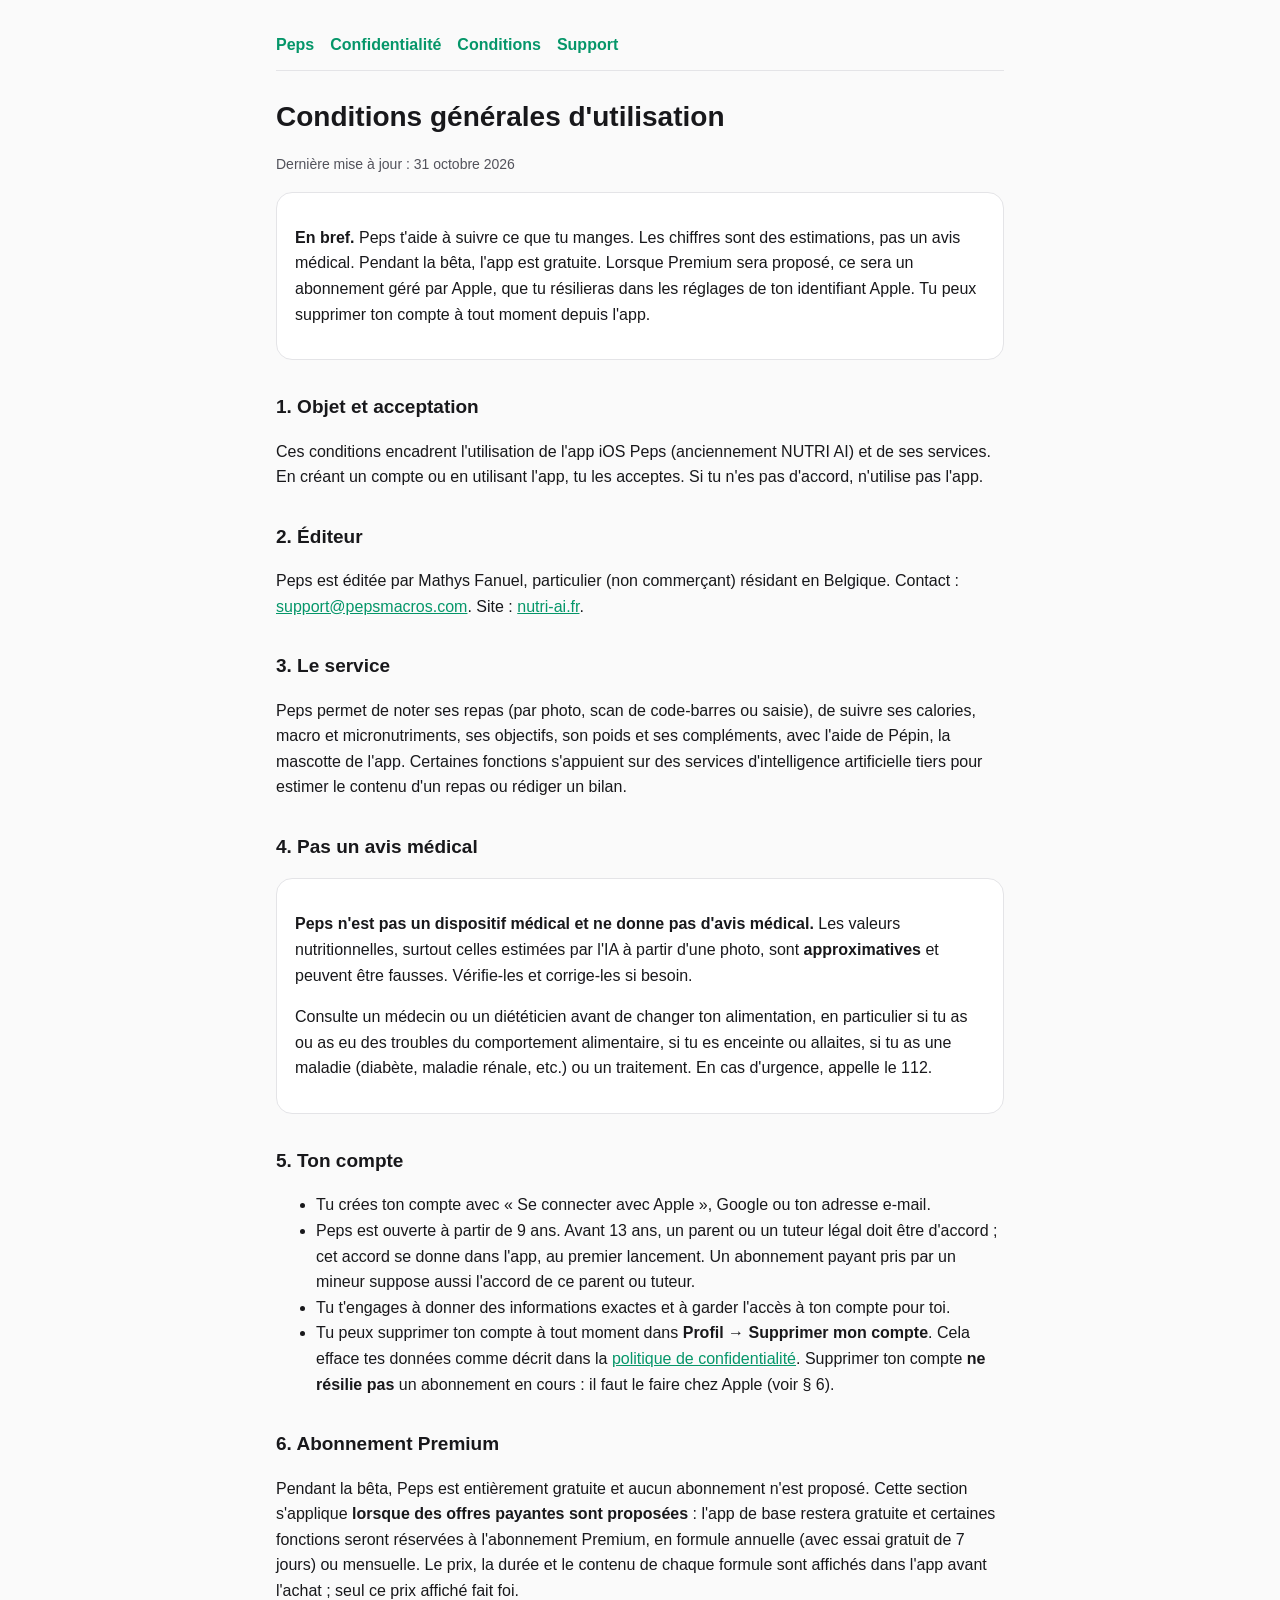
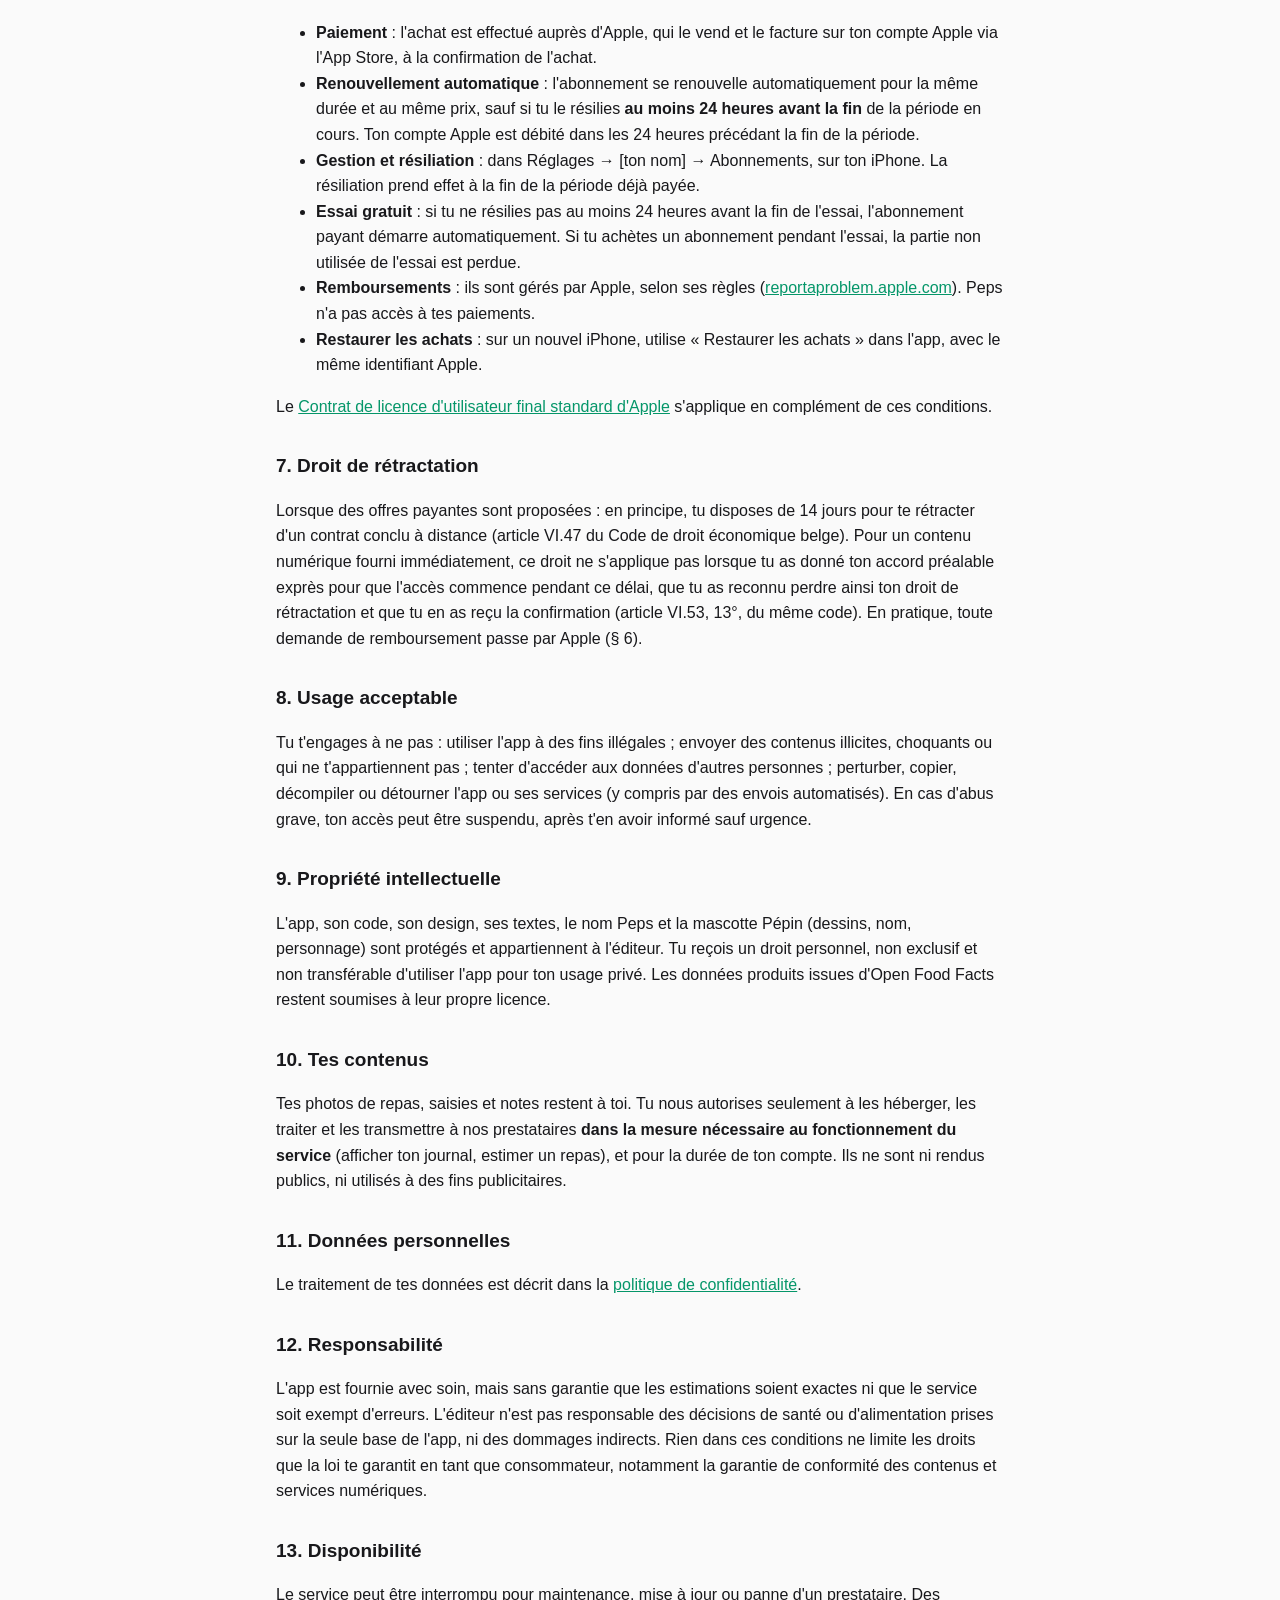
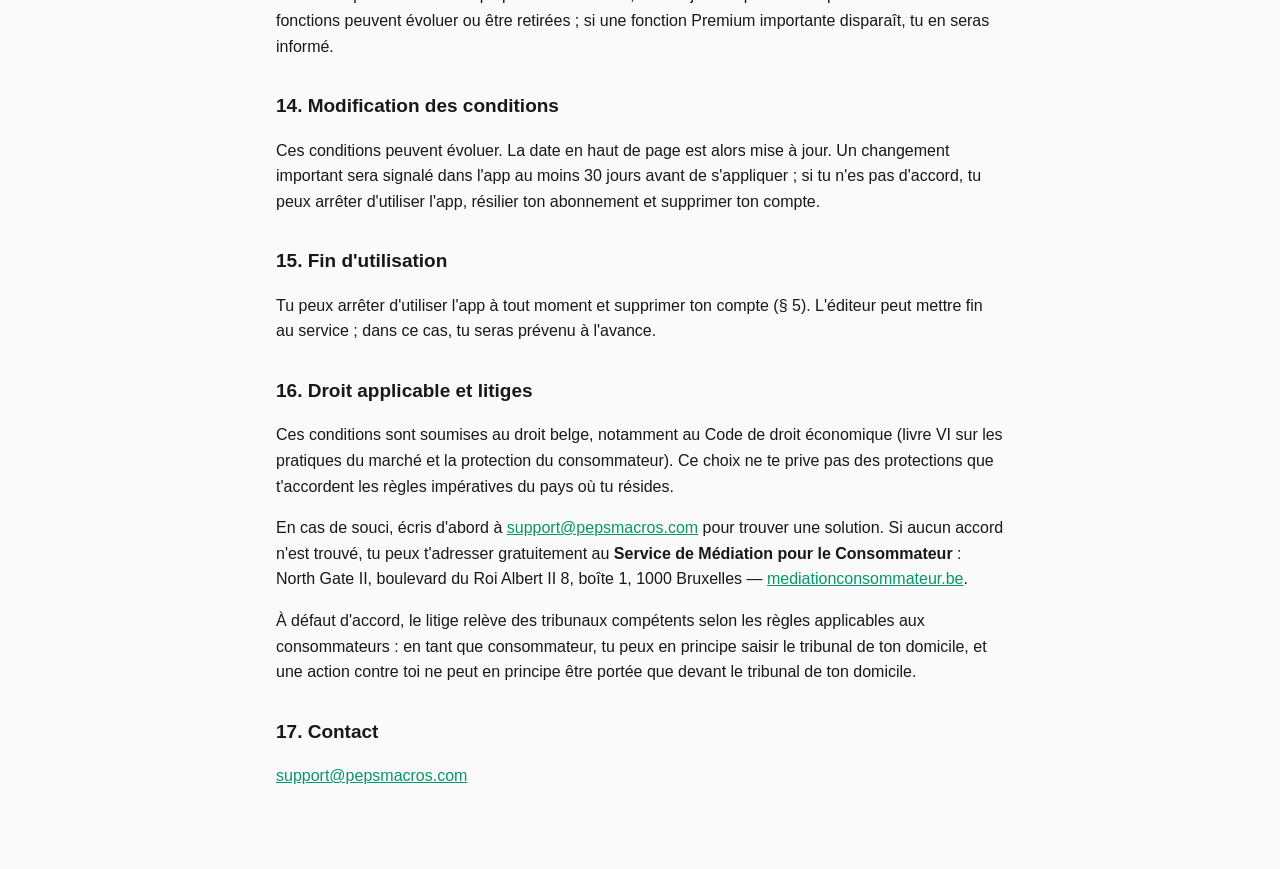
==== commit a9a5334d: "Une seule adresse : support@pepsmacros.com partout (éditeur, données personnelles, réclamations, sup" ====
--- a/cgu.html
+++ b/cgu.html
@@ -12,7 +12,7 @@
 <p>Ces conditions encadrent l'utilisation de l'app iOS Peps (anciennement NUTRI AI) et de ses services. En créant un compte ou en utilisant l'app, tu les acceptes. Si tu n'es pas d'accord, n'utilise pas l'app.</p>
 
 <h2>2. Éditeur</h2>
-<p>Peps est éditée par Mathys Fanuel, particulier (non commerçant) résidant en Belgique. Contact : <a href="mailto:contact@nutri-ai.fr">contact@nutri-ai.fr</a>. Site : <a href="https://nutri-ai.fr">nutri-ai.fr</a>.</p>
+<p>Peps est éditée par Mathys Fanuel, particulier (non commerçant) résidant en Belgique. Contact : <a href="mailto:support@pepsmacros.com">support@pepsmacros.com</a>. Site : <a href="https://nutri-ai.fr">nutri-ai.fr</a>.</p>
 
 <h2>3. Le service</h2>
 <p>Peps permet de noter ses repas (par photo, scan de code-barres ou saisie), de suivre ses calories, macro et micronutriments, ses objectifs, son poids et ses compléments, avec l'aide de Pépin, la mascotte de l'app. Certaines fonctions s'appuient sur des services d'intelligence artificielle tiers pour estimer le contenu d'un repas ou rédiger un bilan.</p>
@@ -72,9 +72,9 @@
 
 <h2>16. Droit applicable et litiges</h2>
 <p>Ces conditions sont soumises au droit belge, notamment au Code de droit économique (livre VI sur les pratiques du marché et la protection du consommateur). Ce choix ne te prive pas des protections que t'accordent les règles impératives du pays où tu résides.</p>
-<p>En cas de souci, écris d'abord à <a href="mailto:contact@nutri-ai.fr">contact@nutri-ai.fr</a> pour trouver une solution. Si aucun accord n'est trouvé, tu peux t'adresser gratuitement au <strong>Service de Médiation pour le Consommateur</strong> : North Gate II, boulevard du Roi Albert II 8, boîte 1, 1000 Bruxelles — <a href="https://www.mediationconsommateur.be">mediationconsommateur.be</a>.</p>
+<p>En cas de souci, écris d'abord à <a href="mailto:support@pepsmacros.com">support@pepsmacros.com</a> pour trouver une solution. Si aucun accord n'est trouvé, tu peux t'adresser gratuitement au <strong>Service de Médiation pour le Consommateur</strong> : North Gate II, boulevard du Roi Albert II 8, boîte 1, 1000 Bruxelles — <a href="https://www.mediationconsommateur.be">mediationconsommateur.be</a>.</p>
 <p>À défaut d'accord, le litige relève des tribunaux compétents selon les règles applicables aux consommateurs : en tant que consommateur, tu peux en principe saisir le tribunal de ton domicile, et une action contre toi ne peut en principe être portée que devant le tribunal de ton domicile.</p>
 
 <h2>17. Contact</h2>
-<p><a href="mailto:contact@nutri-ai.fr">contact@nutri-ai.fr</a></p>
+<p><a href="mailto:support@pepsmacros.com">support@pepsmacros.com</a></p>
 </main></body></html>
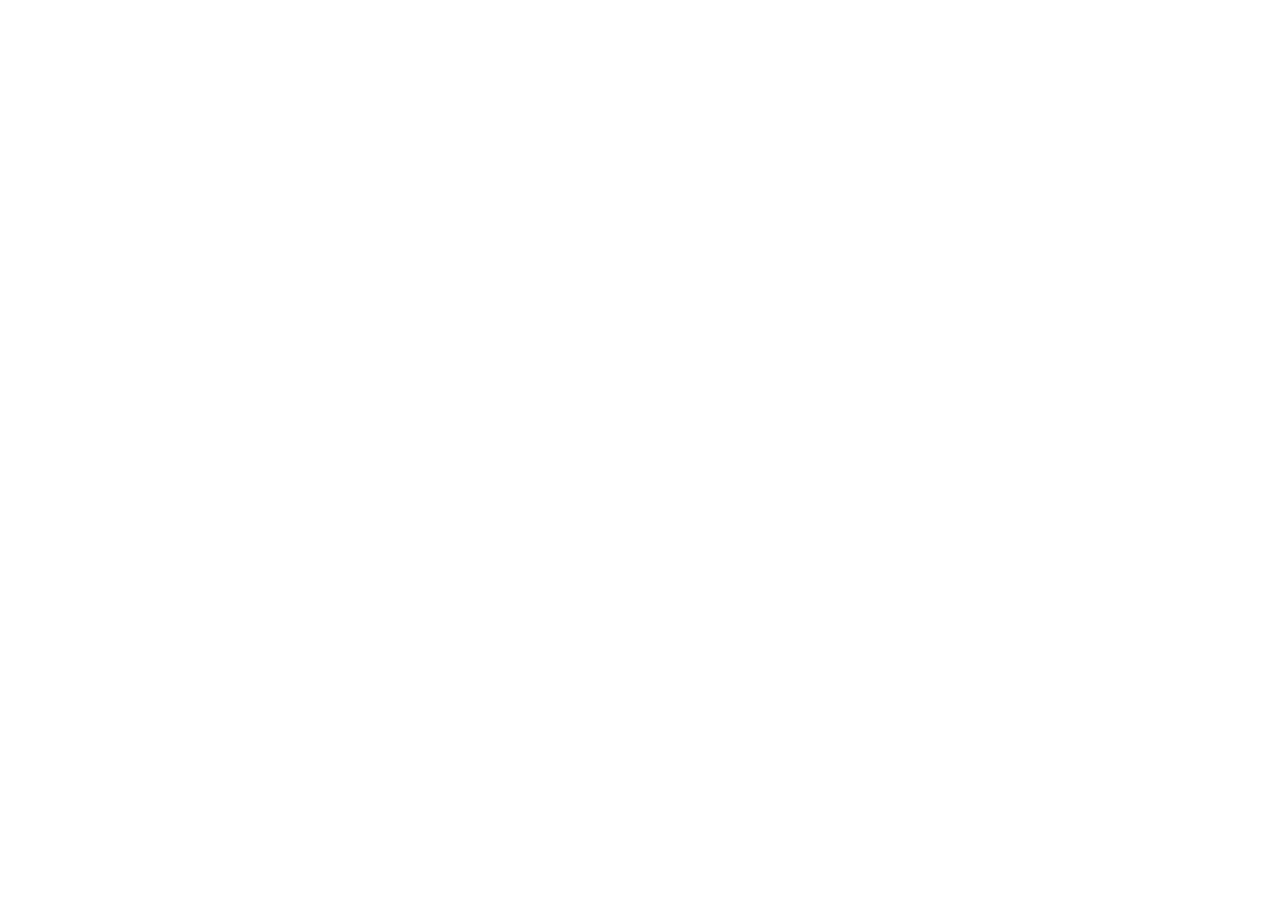
==== commit d3f9ffb8: "Pages légales déménagées sur https://pepsmacros.com (demande de Mathys du 01/11) : renvois seulement" ====
--- a/cgu.html
+++ b/cgu.html
@@ -1,80 +1,5 @@
 <!doctype html><html lang="fr"><head><meta charset="utf-8"><meta name="viewport" content="width=device-width,initial-scale=1">
-<title>Conditions d'utilisation Peps</title><link rel="stylesheet" href="style.css"></head><body><main>
-<nav><a href="index.html">Peps</a><a href="confidentialite.html">Confidentialité</a><a href="cgu.html">Conditions</a><a href="support.html">Support</a></nav>
-<h1>Conditions générales d'utilisation</h1>
-<p class="muted">Dernière mise à jour : 31 octobre 2026</p>
-
-<div class="card">
-<p><strong>En bref.</strong> Peps t'aide à suivre ce que tu manges. Les chiffres sont des estimations, pas un avis médical. Pendant la bêta, l'app est gratuite. Lorsque Premium sera proposé, ce sera un abonnement géré par Apple, que tu résilieras dans les réglages de ton identifiant Apple. Tu peux supprimer ton compte à tout moment depuis l'app.</p>
-</div>
-
-<h2>1. Objet et acceptation</h2>
-<p>Ces conditions encadrent l'utilisation de l'app iOS Peps (anciennement NUTRI AI) et de ses services. En créant un compte ou en utilisant l'app, tu les acceptes. Si tu n'es pas d'accord, n'utilise pas l'app.</p>
-
-<h2>2. Éditeur</h2>
-<p>Peps est éditée par Mathys Fanuel, particulier (non commerçant) résidant en Belgique. Contact : <a href="mailto:support@pepsmacros.com">support@pepsmacros.com</a>. Site : <a href="https://nutri-ai.fr">nutri-ai.fr</a>.</p>
-
-<h2>3. Le service</h2>
-<p>Peps permet de noter ses repas (par photo, scan de code-barres ou saisie), de suivre ses calories, macro et micronutriments, ses objectifs, son poids et ses compléments, avec l'aide de Pépin, la mascotte de l'app. Certaines fonctions s'appuient sur des services d'intelligence artificielle tiers pour estimer le contenu d'un repas ou rédiger un bilan.</p>
-
-<h2>4. Pas un avis médical</h2>
-<div class="card">
-<p><strong>Peps n'est pas un dispositif médical et ne donne pas d'avis médical.</strong> Les valeurs nutritionnelles, surtout celles estimées par l'IA à partir d'une photo, sont <strong>approximatives</strong> et peuvent être fausses. Vérifie-les et corrige-les si besoin.</p>
-<p>Consulte un médecin ou un diététicien avant de changer ton alimentation, en particulier si tu as ou as eu des troubles du comportement alimentaire, si tu es enceinte ou allaites, si tu as une maladie (diabète, maladie rénale, etc.) ou un traitement. En cas d'urgence, appelle le 112.</p>
-</div>
-
-<h2>5. Ton compte</h2>
-<ul>
-<li>Tu crées ton compte avec « Se connecter avec Apple », Google ou ton adresse e-mail.</li>
-<li>Peps est ouverte à partir de 9 ans. Avant 13 ans, un parent ou un tuteur légal doit être d'accord ; cet accord se donne dans l'app, au premier lancement. Un abonnement payant pris par un mineur suppose aussi l'accord de ce parent ou tuteur.</li>
-<li>Tu t'engages à donner des informations exactes et à garder l'accès à ton compte pour toi.</li>
-<li>Tu peux supprimer ton compte à tout moment dans <strong>Profil → Supprimer mon compte</strong>. Cela efface tes données comme décrit dans la <a href="confidentialite.html">politique de confidentialité</a>. Supprimer ton compte <strong>ne résilie pas</strong> un abonnement en cours : il faut le faire chez Apple (voir § 6).</li>
-</ul>
-
-<h2>6. Abonnement Premium</h2>
-<p>Pendant la bêta, Peps est entièrement gratuite et aucun abonnement n'est proposé. Cette section s'applique <strong>lorsque des offres payantes sont proposées</strong> : l'app de base restera gratuite et certaines fonctions seront réservées à l'abonnement Premium, en formule annuelle (avec essai gratuit de 7 jours) ou mensuelle. Le prix, la durée et le contenu de chaque formule sont affichés dans l'app avant l'achat ; seul ce prix affiché fait foi.</p>
-<ul>
-<li><strong>Paiement</strong> : l'achat est effectué auprès d'Apple, qui le vend et le facture sur ton compte Apple via l'App Store, à la confirmation de l'achat.</li>
-<li><strong>Renouvellement automatique</strong> : l'abonnement se renouvelle automatiquement pour la même durée et au même prix, sauf si tu le résilies <strong>au moins 24 heures avant la fin</strong> de la période en cours. Ton compte Apple est débité dans les 24 heures précédant la fin de la période.</li>
-<li><strong>Gestion et résiliation</strong> : dans Réglages → [ton nom] → Abonnements, sur ton iPhone. La résiliation prend effet à la fin de la période déjà payée.</li>
-<li><strong>Essai gratuit</strong> : si tu ne résilies pas au moins 24 heures avant la fin de l'essai, l'abonnement payant démarre automatiquement. Si tu achètes un abonnement pendant l'essai, la partie non utilisée de l'essai est perdue.</li>
-<li><strong>Remboursements</strong> : ils sont gérés par Apple, selon ses règles (<a href="https://reportaproblem.apple.com">reportaproblem.apple.com</a>). Peps n'a pas accès à tes paiements.</li>
-<li><strong>Restaurer les achats</strong> : sur un nouvel iPhone, utilise « Restaurer les achats » dans l'app, avec le même identifiant Apple.</li>
-</ul>
-<p>Le <a href="https://www.apple.com/legal/internet-services/itunes/dev/stdeula/">Contrat de licence d'utilisateur final standard d'Apple</a> s'applique en complément de ces conditions.</p>
-
-<h2>7. Droit de rétractation</h2>
-<p>Lorsque des offres payantes sont proposées : en principe, tu disposes de 14 jours pour te rétracter d'un contrat conclu à distance (article VI.47 du Code de droit économique belge). Pour un contenu numérique fourni immédiatement, ce droit ne s'applique pas lorsque tu as donné ton accord préalable exprès pour que l'accès commence pendant ce délai, que tu as reconnu perdre ainsi ton droit de rétractation et que tu en as reçu la confirmation (article VI.53, 13°, du même code). En pratique, toute demande de remboursement passe par Apple (§ 6).</p>
-
-<h2>8. Usage acceptable</h2>
-<p>Tu t'engages à ne pas : utiliser l'app à des fins illégales ; envoyer des contenus illicites, choquants ou qui ne t'appartiennent pas ; tenter d'accéder aux données d'autres personnes ; perturber, copier, décompiler ou détourner l'app ou ses services (y compris par des envois automatisés). En cas d'abus grave, ton accès peut être suspendu, après t'en avoir informé sauf urgence.</p>
-
-<h2>9. Propriété intellectuelle</h2>
-<p>L'app, son code, son design, ses textes, le nom Peps et la mascotte Pépin (dessins, nom, personnage) sont protégés et appartiennent à l'éditeur. Tu reçois un droit personnel, non exclusif et non transférable d'utiliser l'app pour ton usage privé. Les données produits issues d'Open Food Facts restent soumises à leur propre licence.</p>
-
-<h2>10. Tes contenus</h2>
-<p>Tes photos de repas, saisies et notes restent à toi. Tu nous autorises seulement à les héberger, les traiter et les transmettre à nos prestataires <strong>dans la mesure nécessaire au fonctionnement du service</strong> (afficher ton journal, estimer un repas), et pour la durée de ton compte. Ils ne sont ni rendus publics, ni utilisés à des fins publicitaires.</p>
-
-<h2>11. Données personnelles</h2>
-<p>Le traitement de tes données est décrit dans la <a href="confidentialite.html">politique de confidentialité</a>.</p>
-
-<h2>12. Responsabilité</h2>
-<p>L'app est fournie avec soin, mais sans garantie que les estimations soient exactes ni que le service soit exempt d'erreurs. L'éditeur n'est pas responsable des décisions de santé ou d'alimentation prises sur la seule base de l'app, ni des dommages indirects. Rien dans ces conditions ne limite les droits que la loi te garantit en tant que consommateur, notamment la garantie de conformité des contenus et services numériques.</p>
-
-<h2>13. Disponibilité</h2>
-<p>Le service peut être interrompu pour maintenance, mise à jour ou panne d'un prestataire. Des fonctions peuvent évoluer ou être retirées ; si une fonction Premium importante disparaît, tu en seras informé.</p>
-
-<h2>14. Modification des conditions</h2>
-<p>Ces conditions peuvent évoluer. La date en haut de page est alors mise à jour. Un changement important sera signalé dans l'app au moins 30 jours avant de s'appliquer ; si tu n'es pas d'accord, tu peux arrêter d'utiliser l'app, résilier ton abonnement et supprimer ton compte.</p>
-
-<h2>15. Fin d'utilisation</h2>
-<p>Tu peux arrêter d'utiliser l'app à tout moment et supprimer ton compte (§ 5). L'éditeur peut mettre fin au service ; dans ce cas, tu seras prévenu à l'avance.</p>
-
-<h2>16. Droit applicable et litiges</h2>
-<p>Ces conditions sont soumises au droit belge, notamment au Code de droit économique (livre VI sur les pratiques du marché et la protection du consommateur). Ce choix ne te prive pas des protections que t'accordent les règles impératives du pays où tu résides.</p>
-<p>En cas de souci, écris d'abord à <a href="mailto:support@pepsmacros.com">support@pepsmacros.com</a> pour trouver une solution. Si aucun accord n'est trouvé, tu peux t'adresser gratuitement au <strong>Service de Médiation pour le Consommateur</strong> : North Gate II, boulevard du Roi Albert II 8, boîte 1, 1000 Bruxelles — <a href="https://www.mediationconsommateur.be">mediationconsommateur.be</a>.</p>
-<p>À défaut d'accord, le litige relève des tribunaux compétents selon les règles applicables aux consommateurs : en tant que consommateur, tu peux en principe saisir le tribunal de ton domicile, et une action contre toi ne peut en principe être portée que devant le tribunal de ton domicile.</p>
-
-<h2>17. Contact</h2>
-<p><a href="mailto:support@pepsmacros.com">support@pepsmacros.com</a></p>
-</main></body></html>
+<title>Conditions d’utilisation · Peps</title><meta name="robots" content="noindex"><link rel="canonical" href="https://pepsmacros.com/cgu">
+<meta http-equiv="refresh" content="0; url=https://pepsmacros.com/cgu"><script>location.replace("https://pepsmacros.com/cgu")</script></head>
+<body style="font:17px/1.6 -apple-system,sans-serif;max-width:640px;margin:48px auto;padding:0 16px">
+<p>Cette page a déménagé sur le site de Peps : <a href="https://pepsmacros.com/cgu">https://pepsmacros.com/cgu</a></p></body></html>
